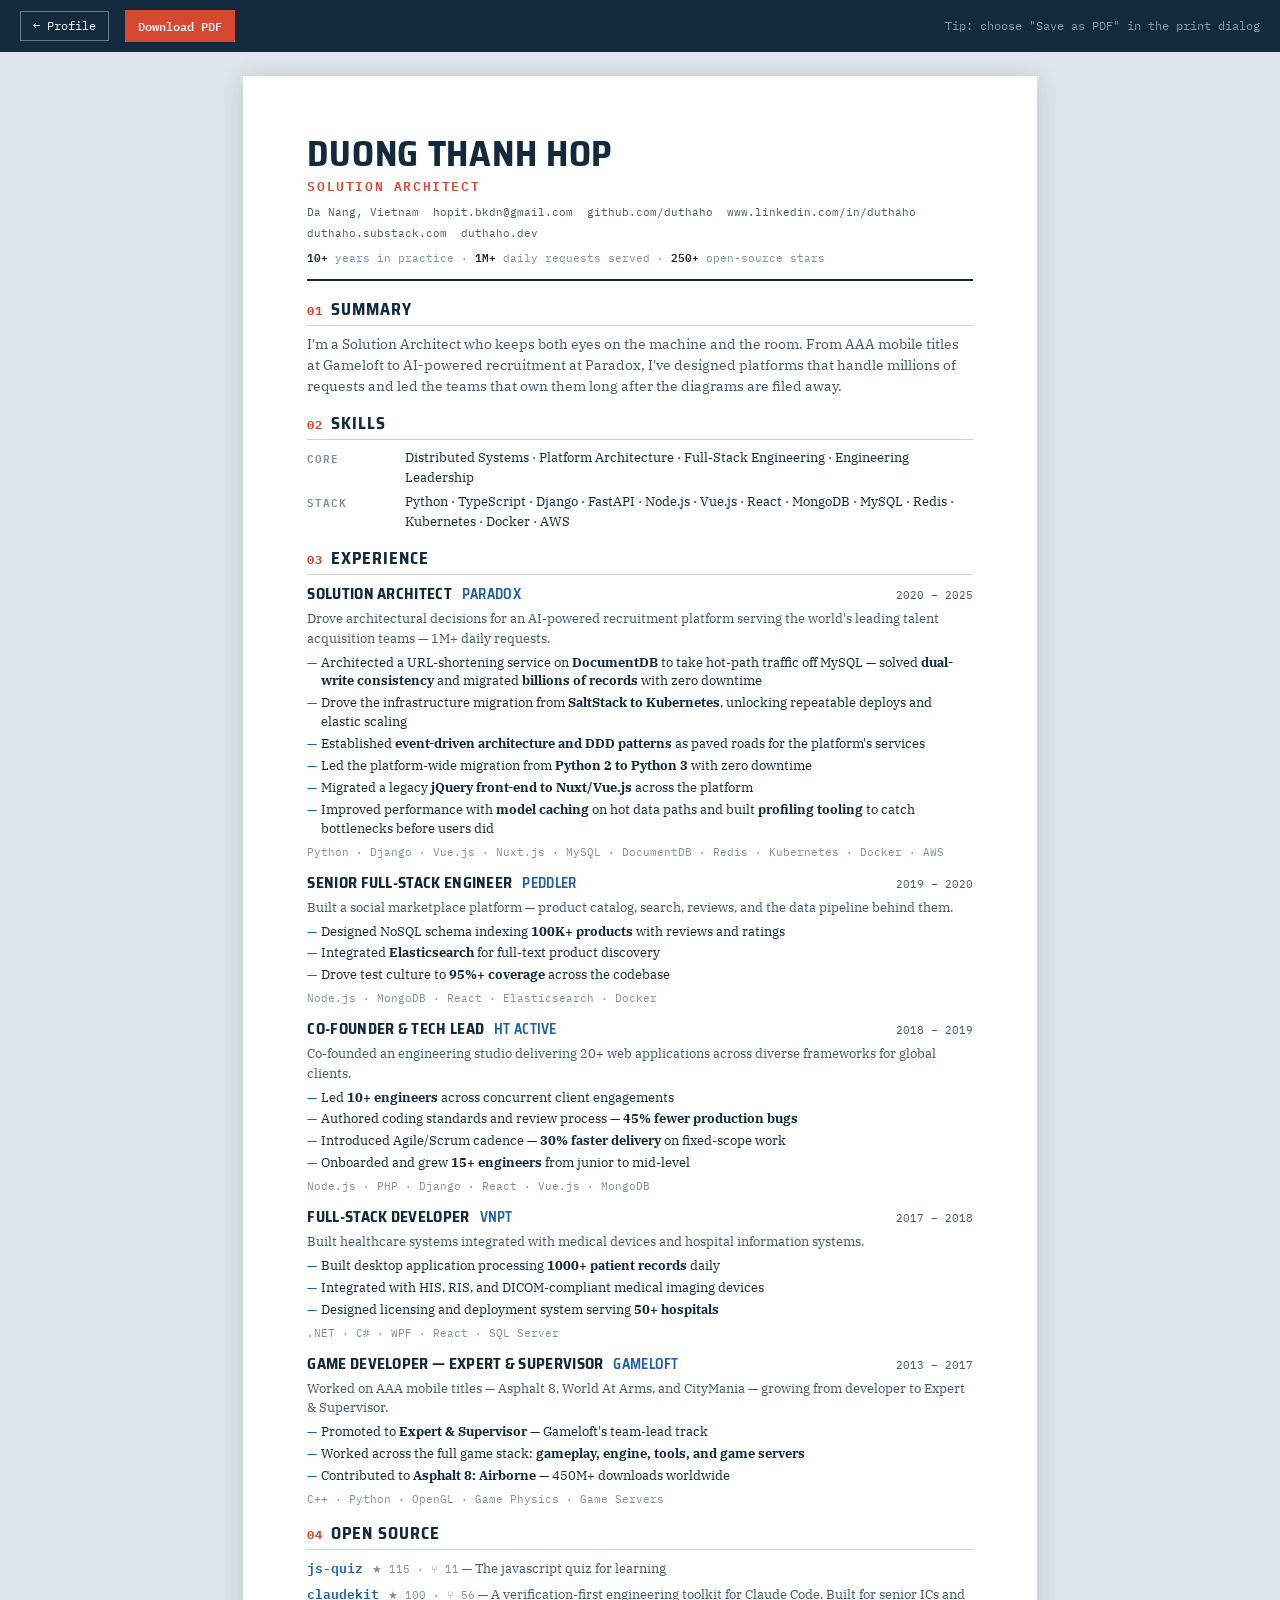
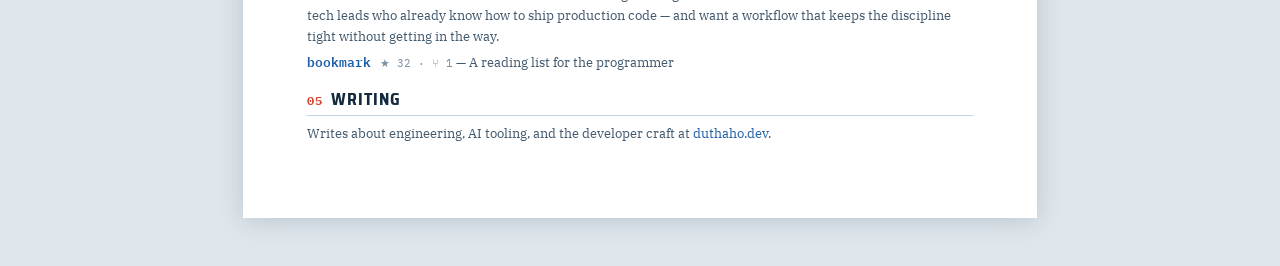
==== resume.html @ c216856f "Add printable resume with PDF export" ====
<!DOCTYPE html>
<html lang="en">
<head>
    <meta charset="utf-8">
    <meta name="viewport" content="width=device-width, initial-scale=1.0">
    <title>Resume — Duong Thanh Hop, Solution Architect</title>
    <meta name="description" content="Resume of Duong Thanh Hop (@duthaho) — Solution Architect, Da Nang, Vietnam.">
    <link href="favicon.ico" rel="icon">
    <link rel="preconnect" href="https://fonts.googleapis.com">
    <link rel="preconnect" href="https://fonts.gstatic.com" crossorigin>
    <link href="https://fonts.googleapis.com/css2?family=Saira+Semi+Condensed:wght@600;700&family=IBM+Plex+Serif:ital,wght@0,400;0,500;0,600;1,400&family=IBM+Plex+Mono:wght@400;500;600&display=swap" rel="stylesheet">
    <style>
        :root {
            --ink: #132a3e;
            --ink-soft: #41586d;
            --ink-fade: #7d8fa0;
            --blue: #1e5fa8;
            --blue-deep: #14497f;
            --redline: #d6482f;
            --hairline: #c3d2dd;
            --font-display: "Saira Semi Condensed", "Arial Narrow", sans-serif;
            --font-serif: "IBM Plex Serif", Georgia, serif;
            --font-mono: "IBM Plex Mono", ui-monospace, Menlo, monospace;
        }

        * { box-sizing: border-box; }
        html, body { margin: 0; padding: 0; }
        body {
            background: #dfe7ec;
            font-family: var(--font-serif);
            color: var(--ink);
            font-size: 10.5pt;
            line-height: 1.5;
            -webkit-font-smoothing: antialiased;
        }
        a { color: var(--blue); text-decoration: none; }

        /* -------- Toolbar (screen only) -------- */
        .toolbar {
            position: sticky;
            top: 0;
            z-index: 10;
            background: #132a3e;
            color: #eaf4fb;
            font-family: var(--font-mono);
            font-size: 12px;
            display: flex;
            align-items: center;
            gap: 16px;
            padding: 10px 20px;
        }
        .toolbar a, .toolbar button {
            font-family: var(--font-mono);
            font-size: 12px;
            color: #eaf4fb;
            background: transparent;
            border: 1px solid rgba(234, 244, 251, 0.4);
            padding: 5px 12px;
            cursor: pointer;
        }
        .toolbar a:hover, .toolbar button:hover { border-color: #eaf4fb; }
        .toolbar .primary { background: var(--redline); border-color: var(--redline); font-weight: 600; }
        .toolbar .hint { color: rgba(234, 244, 251, 0.55); margin-left: auto; }

        /* -------- Sheet -------- */
        .page {
            max-width: 210mm;
            margin: 24px auto 48px;
            background: #ffffff;
            box-shadow: 0 2px 24px rgba(19, 42, 62, 0.18);
            padding: 16mm 17mm;
        }

        /* -------- Header -------- */
        .head { border-bottom: 2px solid var(--ink); padding-bottom: 12px; margin-bottom: 16px; }
        .head__name {
            font-family: var(--font-display);
            font-weight: 700;
            font-size: 27pt;
            letter-spacing: 0.02em;
            text-transform: uppercase;
            line-height: 1;
            margin: 0 0 4px;
        }
        .head__role {
            font-family: var(--font-mono);
            font-size: 10pt;
            font-weight: 600;
            letter-spacing: 0.12em;
            text-transform: uppercase;
            color: var(--redline);
            margin: 0 0 8px;
        }
        .head__contact {
            font-family: var(--font-mono);
            font-size: 8.5pt;
            color: var(--ink-soft);
            display: flex;
            flex-wrap: wrap;
            gap: 4px 14px;
            margin: 0;
        }
        .head__contact a { color: var(--ink-soft); }
        .head__stats {
            font-family: var(--font-mono);
            font-size: 8.5pt;
            color: var(--ink-fade);
            margin: 6px 0 0;
        }
        .head__stats b { color: var(--ink); font-weight: 600; }

        /* -------- Sections -------- */
        .sec { margin-bottom: 14px; }
        .sec__title {
            font-family: var(--font-display);
            font-weight: 700;
            font-size: 12.5pt;
            letter-spacing: 0.06em;
            text-transform: uppercase;
            color: var(--ink);
            border-bottom: 1px solid var(--hairline);
            padding-bottom: 3px;
            margin: 0 0 8px;
            break-after: avoid;
        }
        .sec__title span { color: var(--redline); font-family: var(--font-mono); font-size: 9pt; margin-right: 8px; }

        .summary { margin: 0; color: var(--ink-soft); }

        /* Skills */
        .skills { display: flex; flex-direction: column; gap: 4px; }
        .skills__row { display: flex; gap: 10px; }
        .skills__label {
            font-family: var(--font-mono);
            font-size: 8pt;
            font-weight: 600;
            letter-spacing: 0.08em;
            text-transform: uppercase;
            color: var(--ink-fade);
            min-width: 88px;
            padding-top: 2px;
        }
        .skills__value { font-size: 10pt; }

        /* Experience */
        .job { margin-bottom: 12px; }
        .job:last-child { margin-bottom: 0; }
        .job__head {
            display: flex;
            align-items: baseline;
            gap: 10px;
            break-after: avoid;
        }
        .job__role {
            font-family: var(--font-display);
            font-weight: 700;
            font-size: 11.5pt;
            letter-spacing: 0.02em;
            text-transform: uppercase;
            margin: 0;
        }
        .job__co {
            font-family: var(--font-display);
            font-weight: 600;
            font-size: 10.5pt;
            letter-spacing: 0.02em;
            text-transform: uppercase;
            color: var(--blue);
        }
        .job__period {
            margin-left: auto;
            font-family: var(--font-mono);
            font-size: 8.5pt;
            color: var(--ink-soft);
            white-space: nowrap;
        }
        .job__summary { margin: 3px 0 5px; font-size: 9.8pt; color: var(--ink-soft); }
        .job__bullets { margin: 0; padding: 0; list-style: none; }
        .job__bullets li {
            font-size: 9.8pt;
            line-height: 1.45;
            padding-left: 14px;
            position: relative;
            margin-bottom: 3px;
            break-inside: avoid;
        }
        .job__bullets li::before { content: '—'; position: absolute; left: 0; color: var(--blue); }
        .job__stack {
            font-family: var(--font-mono);
            font-size: 8pt;
            color: var(--ink-fade);
            margin: 5px 0 0;
        }

        /* Open source & writing */
        .oss { margin: 0; padding: 0; list-style: none; }
        .oss li { margin-bottom: 5px; break-inside: avoid; }
        .oss__name { font-family: var(--font-mono); font-weight: 600; font-size: 9.5pt; }
        .oss__meta { font-family: var(--font-mono); font-size: 8pt; color: var(--ink-fade); margin-left: 6px; }
        .oss__desc { color: var(--ink-soft); font-size: 9.5pt; }

        .writing { margin: 0; color: var(--ink-soft); font-size: 9.8pt; }

        /* -------- Print -------- */
        @page { size: A4; margin: 0; }
        @media print {
            body { background: #ffffff; }
            .toolbar { display: none; }
            .page {
                max-width: none;
                width: 100%;
                margin: 0;
                box-shadow: none;
                padding: 14mm 16mm;
            }
            a { color: inherit; }
            .head__role { color: var(--redline); }
        }
    </style>
</head>
<body>

    <div class="toolbar">
        <a href="index.html">← Profile</a>
        <button class="primary" onclick="window.print()">Download PDF</button>
        <span class="hint">Tip: choose "Save as PDF" in the print dialog</span>
    </div>

    <main class="page" id="page"></main>

    <script>
    (function () {
        'use strict';

        const EMAIL = 'hopit.bkdn@gmail.com';

        function escapeHTML(s) {
            return String(s)
                .replace(/&/g, '&amp;').replace(/</g, '&lt;').replace(/>/g, '&gt;')
                .replace(/"/g, '&quot;').replace(/'/g, '&#39;');
        }
        const stripTags = (s) => String(s).replace(/<[^>]+>/g, '');
        const bare = (url) => String(url).replace(/^https?:\/\//, '').replace(/\/$/, '');

        async function init() {
            const res = await fetch('data.json');
            const data = await res.json();
            const { personal, stats, coreSkills, techStack, experience, projects, social } = data;

            document.title = `Resume — ${personal.name}, ${personal.title}`;

            const contact = [
                `<span>${escapeHTML(personal.location)}</span>`,
                `<a href="mailto:${EMAIL}">${EMAIL}</a>`,
                ...social.map(l => `<a href="${escapeHTML(l.url)}">${escapeHTML(bare(l.url))}</a>`)
            ].join('');

            const statsLine = stats.map(s => `<b>${escapeHTML(s.value)}</b> ${escapeHTML(s.label)}`).join(' · ');

            const summary = stripTags(personal.about.paragraphs[0]);

            const jobs = experience.map(job => `
                <article class="job">
                    <div class="job__head">
                        <h3 class="job__role">${escapeHTML(job.title)}</h3>
                        <span class="job__co">${escapeHTML(job.company)}</span>
                        <span class="job__period">${escapeHTML(String(job.period).replace('-', '–'))}</span>
                    </div>
                    <p class="job__summary">${escapeHTML(job.summary)}</p>
                    <ul class="job__bullets">
                        ${(job.achievements || []).map(a => `<li>${a}</li>`).join('')}
                    </ul>
                    <p class="job__stack">${(job.stack || []).map(escapeHTML).join(' · ')}</p>
                </article>
            `).join('');

            const oss = projects.slice(0, 3).map(p => `
                <li>
                    <a class="oss__name" href="${escapeHTML(p.url)}">${escapeHTML(p.name)}</a>
                    <span class="oss__meta">★ ${p.stars}${p.forks ? ` · ⑂ ${p.forks}` : ''}</span>
                    <span class="oss__desc">— ${escapeHTML(p.description)}</span>
                </li>
            `).join('');

            document.getElementById('page').innerHTML = `
                <header class="head">
                    <h1 class="head__name">${escapeHTML(personal.name)}</h1>
                    <p class="head__role">${escapeHTML(personal.title)}</p>
                    <p class="head__contact">${contact}</p>
                    <p class="head__stats">${statsLine}</p>
                </header>

                <section class="sec">
                    <h2 class="sec__title"><span>01</span>Summary</h2>
                    <p class="summary">${escapeHTML(summary)}</p>
                </section>

                <section class="sec">
                    <h2 class="sec__title"><span>02</span>Skills</h2>
                    <div class="skills">
                        <div class="skills__row">
                            <span class="skills__label">Core</span>
                            <span class="skills__value">${coreSkills.map(s => escapeHTML(s.name)).join(' · ')}</span>
                        </div>
                        <div class="skills__row">
                            <span class="skills__label">Stack</span>
                            <span class="skills__value">${techStack.map(escapeHTML).join(' · ')}</span>
                        </div>
                    </div>
                </section>

                <section class="sec">
                    <h2 class="sec__title"><span>03</span>Experience</h2>
                    ${jobs}
                </section>

                <section class="sec">
                    <h2 class="sec__title"><span>04</span>Open source</h2>
                    <ul class="oss">${oss}</ul>
                </section>

                <section class="sec">
                    <h2 class="sec__title"><span>05</span>Writing</h2>
                    <p class="writing">Writes about engineering, AI tooling, and the developer craft at <a href="https://duthaho.dev/">duthaho.dev</a>.</p>
                </section>
            `;
        }

        if (document.readyState === 'loading') {
            document.addEventListener('DOMContentLoaded', init);
        } else {
            init();
        }
    })();
    </script>
</body>
</html>
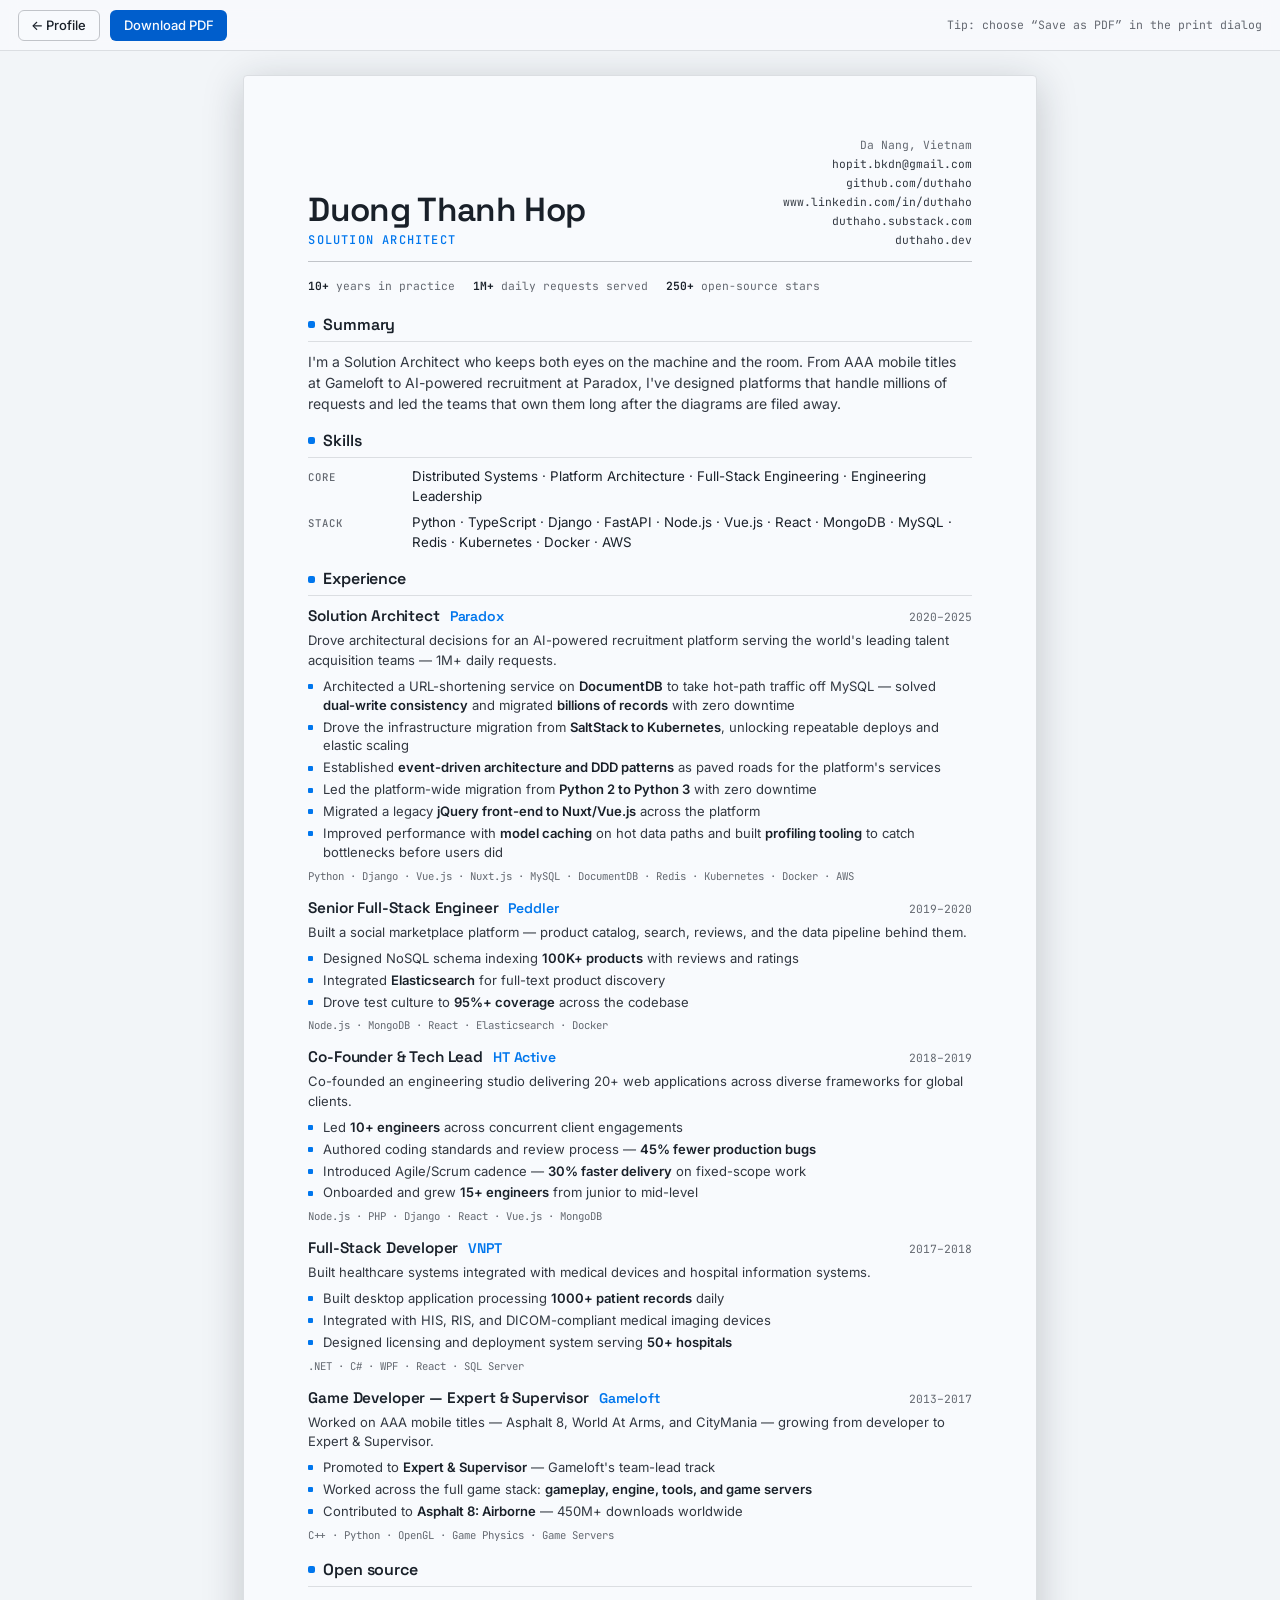
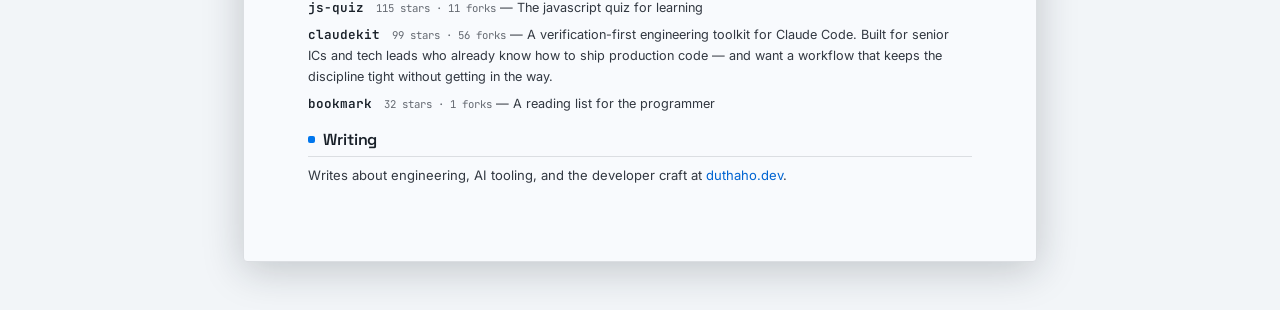
==== commit 2913c6d8: "Redesign about page and résumé on Cobalt design system Replace the blueprint theme with a modern-min" ====
--- a/resume.html
+++ b/resume.html
@@ -3,228 +3,291 @@
 <head>
     <meta charset="utf-8">
     <meta name="viewport" content="width=device-width, initial-scale=1.0">
-    <title>Resume — Duong Thanh Hop, Solution Architect</title>
-    <meta name="description" content="Resume of Duong Thanh Hop (@duthaho) — Solution Architect, Da Nang, Vietnam.">
+    <title>Résumé — Duong Thanh Hop, Solution Architect</title>
+    <meta name="description" content="Résumé of Duong Thanh Hop (@duthaho) — Solution Architect, Da Nang, Vietnam.">
     <link href="favicon.ico" rel="icon">
     <link rel="preconnect" href="https://fonts.googleapis.com">
     <link rel="preconnect" href="https://fonts.gstatic.com" crossorigin>
-    <link href="https://fonts.googleapis.com/css2?family=Saira+Semi+Condensed:wght@600;700&family=IBM+Plex+Serif:ital,wght@0,400;0,500;0,600;1,400&family=IBM+Plex+Mono:wght@400;500;600&display=swap" rel="stylesheet">
+    <link href="https://fonts.googleapis.com/css2?family=Space+Grotesk:wght@400;500;600;700&family=Inter:wght@400;500;600&family=JetBrains+Mono:wght@400;500;600&display=swap" rel="stylesheet">
+    <link rel="stylesheet" href="tokens.css">
     <style>
-        :root {
-            --ink: #132a3e;
-            --ink-soft: #41586d;
-            --ink-fade: #7d8fa0;
-            --blue: #1e5fa8;
-            --blue-deep: #14497f;
-            --redline: #d6482f;
-            --hairline: #c3d2dd;
-            --font-display: "Saira Semi Condensed", "Arial Narrow", sans-serif;
-            --font-serif: "IBM Plex Serif", Georgia, serif;
-            --font-mono: "IBM Plex Mono", ui-monospace, Menlo, monospace;
+    /* Hallmark · genre: modern-minimal · theme: Cobalt · design-system: tokens.css
+     * page-type: content/résumé (print-first) · shares the about page's system
+     * Hallmark · pre-emit critique: P5 H4 E5 S5 R5 V4
+     */
+
+    * { box-sizing: border-box; }
+    html, body { margin: 0; padding: 0; }
+    body {
+        background: var(--color-paper-2);
+        font-family: var(--font-body);
+        color: var(--color-ink-2);
+        font-size: 10.5pt;
+        line-height: 1.5;
+        -webkit-font-smoothing: antialiased;
+        text-rendering: optimizeLegibility;
+    }
+    a { color: var(--color-accent-2); text-decoration: none; }
+    :focus-visible { outline: 2px solid var(--color-focus); outline-offset: 2px; border-radius: 3px; }
+
+    /* -------- Toolbar (screen only) -------- */
+    .toolbar {
+        position: sticky;
+        top: 0;
+        z-index: var(--z-nav);
+        background: color-mix(in oklab, var(--color-paper) 85%, transparent);
+        backdrop-filter: blur(8px);
+        -webkit-backdrop-filter: blur(8px);
+        border-bottom: 1px solid var(--color-rule);
+        display: flex;
+        align-items: center;
+        gap: 0.6rem;
+        padding: 0.6rem 1.1rem;
+    }
+    .toolbar a, .toolbar button {
+        display: inline-flex;
+        align-items: center;
+        gap: 0.4rem;
+        font-family: var(--font-body);
+        font-size: 0.8125rem;
+        font-weight: 500;
+        line-height: 1;
+        color: var(--color-ink);
+        background: var(--color-paper);
+        border: 1px solid var(--color-rule-strong);
+        border-radius: var(--radius-control);
+        padding: 0.5rem 0.8rem;
+        cursor: pointer;
+        transition: border-color var(--dur-short) var(--ease-out),
+                    background-color var(--dur-short) var(--ease-out);
+    }
+    .toolbar a:hover, .toolbar button:hover { border-color: var(--color-ink); }
+    .toolbar .primary {
+        background: var(--color-accent-btn);
+        color: var(--color-accent-ink);
+        border-color: transparent;
+    }
+    .toolbar .primary:hover { background: var(--color-accent-btn-2); border-color: transparent; }
+    .toolbar .hint {
+        margin-left: auto;
+        font-family: var(--font-mono);
+        font-size: 0.72rem;
+        color: var(--color-ink-3);
+    }
+
+    /* -------- Sheet -------- */
+    .page {
+        max-width: 210mm;
+        margin: 24px auto 48px;
+        background: var(--color-paper);
+        border: 1px solid var(--color-rule);
+        border-radius: 4px;
+        box-shadow: 0 8px 40px var(--color-shadow);
+        padding: 16mm 17mm;
+    }
+
+    /* -------- Header -------- */
+    .head {
+        display: flex;
+        justify-content: space-between;
+        align-items: flex-end;
+        gap: 16px;
+        flex-wrap: wrap;
+        border-bottom: 1px solid var(--color-rule-strong);
+        padding-bottom: 12px;
+        margin-bottom: 16px;
+    }
+    .head__name {
+        font-family: var(--font-display);
+        font-weight: 600;
+        font-size: 25pt;
+        letter-spacing: -0.02em;
+        line-height: 1.02;
+        color: var(--color-ink);
+        margin: 0 0 4px;
+    }
+    .head__role {
+        font-family: var(--font-mono);
+        font-size: 9pt;
+        font-weight: 500;
+        letter-spacing: 0.1em;
+        text-transform: uppercase;
+        color: var(--color-accent);
+        margin: 0;
+    }
+    .head__contact {
+        text-align: right;
+        font-family: var(--font-mono);
+        font-size: 8.5pt;
+        color: var(--color-ink-3);
+        display: flex;
+        flex-direction: column;
+        gap: 2px;
+        margin: 0;
+    }
+    .head__contact a { color: var(--color-ink-2); }
+    .head__contact a:hover { color: var(--color-accent-2); }
+
+    .head__stats {
+        font-family: var(--font-mono);
+        font-size: 8.5pt;
+        color: var(--color-ink-3);
+        margin: 0 0 18px;
+        display: flex;
+        flex-wrap: wrap;
+        gap: 4px 18px;
+    }
+    .head__stats b {
+        color: var(--color-ink);
+        font-weight: 600;
+        font-variant-numeric: tabular-nums;
+    }
+
+    /* -------- Sections -------- */
+    .sec { margin-bottom: 15px; break-inside: auto; }
+    .sec__title {
+        display: flex;
+        align-items: center;
+        gap: 0.5rem;
+        font-family: var(--font-display);
+        font-weight: 600;
+        font-size: 12pt;
+        letter-spacing: -0.01em;
+        color: var(--color-ink);
+        border-bottom: 1px solid var(--color-rule);
+        padding-bottom: 4px;
+        margin: 0 0 9px;
+        break-after: avoid;
+    }
+    .sec__title::before {
+        content: "";
+        width: 7px; height: 7px;
+        border-radius: 2px;
+        background: var(--color-accent);
+        flex: none;
+    }
+
+    .summary { margin: 0; color: var(--color-ink-2); max-width: 62em; }
+
+    /* Skills */
+    .skills { display: flex; flex-direction: column; gap: 6px; }
+    .skills__row { display: flex; gap: 12px; }
+    .skills__label {
+        font-family: var(--font-mono);
+        font-size: 8pt;
+        font-weight: 500;
+        letter-spacing: 0.08em;
+        text-transform: uppercase;
+        color: var(--color-ink-3);
+        min-width: 92px;
+        padding-top: 2px;
+    }
+    .skills__value { font-size: 10pt; color: var(--color-ink); }
+
+    /* Experience */
+    .job { margin-bottom: 13px; break-inside: avoid; }
+    .job:last-child { margin-bottom: 0; }
+    .job__head {
+        display: flex;
+        align-items: baseline;
+        gap: 10px;
+        break-after: avoid;
+    }
+    .job__role {
+        font-family: var(--font-display);
+        font-weight: 600;
+        font-size: 11.5pt;
+        letter-spacing: -0.01em;
+        color: var(--color-ink);
+        margin: 0;
+    }
+    .job__co {
+        font-family: var(--font-display);
+        font-weight: 600;
+        font-size: 10.5pt;
+        letter-spacing: -0.01em;
+        color: var(--color-accent);
+    }
+    .job__period {
+        margin-left: auto;
+        font-family: var(--font-mono);
+        font-size: 8.5pt;
+        color: var(--color-ink-3);
+        white-space: nowrap;
+        font-variant-numeric: tabular-nums;
+    }
+    .job__summary { margin: 3px 0 6px; font-size: 9.8pt; color: var(--color-ink-2); }
+    .job__bullets { margin: 0; padding: 0; list-style: none; }
+    .job__bullets li {
+        font-size: 9.8pt;
+        line-height: 1.45;
+        padding-left: 15px;
+        position: relative;
+        margin-bottom: 3px;
+        color: var(--color-ink-2);
+        break-inside: avoid;
+    }
+    .job__bullets li::before {
+        content: "";
+        position: absolute;
+        left: 0; top: 0.55em;
+        width: 5px; height: 5px;
+        border-radius: 1px;
+        background: var(--color-accent);
+    }
+    .job__bullets strong { color: var(--color-ink); font-weight: 600; }
+    .job__stack {
+        font-family: var(--font-mono);
+        font-size: 8pt;
+        color: var(--color-ink-3);
+        margin: 6px 0 0;
+    }
+
+    /* Open source & writing */
+    .oss { margin: 0; padding: 0; list-style: none; }
+    .oss li { margin-bottom: 6px; break-inside: avoid; }
+    .oss__name { font-family: var(--font-mono); font-weight: 600; font-size: 9.5pt; color: var(--color-ink); }
+    .oss__name:hover { color: var(--color-accent-2); }
+    .oss__meta { font-family: var(--font-mono); font-size: 8pt; color: var(--color-ink-3); margin-left: 8px; font-variant-numeric: tabular-nums; }
+    .oss__desc { color: var(--color-ink-2); font-size: 9.5pt; }
+
+    .writing { margin: 0; color: var(--color-ink-2); font-size: 9.8pt; max-width: 62em; }
+
+    @media (max-width: 480px) {
+        .page { padding: 22px 18px; margin: 14px auto 28px; }
+        .head__contact { text-align: left; }
+        .toolbar .hint { display: none; }
+    }
+
+    /* -------- Print -------- */
+    @page { size: A4; margin: 0; }
+    @media print {
+        body { background: #fff; }
+        .toolbar { display: none; }
+        .page {
+            max-width: none;
+            width: 100%;
+            margin: 0;
+            border: none;
+            border-radius: 0;
+            box-shadow: none;
+            padding: 14mm 16mm;
         }
-
-        * { box-sizing: border-box; }
-        html, body { margin: 0; padding: 0; }
-        body {
-            background: #dfe7ec;
-            font-family: var(--font-serif);
-            color: var(--ink);
-            font-size: 10.5pt;
-            line-height: 1.5;
-            -webkit-font-smoothing: antialiased;
-        }
-        a { color: var(--blue); text-decoration: none; }
-
-        /* -------- Toolbar (screen only) -------- */
-        .toolbar {
-            position: sticky;
-            top: 0;
-            z-index: 10;
-            background: #132a3e;
-            color: #eaf4fb;
-            font-family: var(--font-mono);
-            font-size: 12px;
-            display: flex;
-            align-items: center;
-            gap: 16px;
-            padding: 10px 20px;
-        }
-        .toolbar a, .toolbar button {
-            font-family: var(--font-mono);
-            font-size: 12px;
-            color: #eaf4fb;
-            background: transparent;
-            border: 1px solid rgba(234, 244, 251, 0.4);
-            padding: 5px 12px;
-            cursor: pointer;
-        }
-        .toolbar a:hover, .toolbar button:hover { border-color: #eaf4fb; }
-        .toolbar .primary { background: var(--redline); border-color: var(--redline); font-weight: 600; }
-        .toolbar .hint { color: rgba(234, 244, 251, 0.55); margin-left: auto; }
-
-        /* -------- Sheet -------- */
-        .page {
-            max-width: 210mm;
-            margin: 24px auto 48px;
-            background: #ffffff;
-            box-shadow: 0 2px 24px rgba(19, 42, 62, 0.18);
-            padding: 16mm 17mm;
-        }
-
-        /* -------- Header -------- */
-        .head { border-bottom: 2px solid var(--ink); padding-bottom: 12px; margin-bottom: 16px; }
-        .head__name {
-            font-family: var(--font-display);
-            font-weight: 700;
-            font-size: 27pt;
-            letter-spacing: 0.02em;
-            text-transform: uppercase;
-            line-height: 1;
-            margin: 0 0 4px;
-        }
-        .head__role {
-            font-family: var(--font-mono);
-            font-size: 10pt;
-            font-weight: 600;
-            letter-spacing: 0.12em;
-            text-transform: uppercase;
-            color: var(--redline);
-            margin: 0 0 8px;
-        }
-        .head__contact {
-            font-family: var(--font-mono);
-            font-size: 8.5pt;
-            color: var(--ink-soft);
-            display: flex;
-            flex-wrap: wrap;
-            gap: 4px 14px;
-            margin: 0;
-        }
-        .head__contact a { color: var(--ink-soft); }
-        .head__stats {
-            font-family: var(--font-mono);
-            font-size: 8.5pt;
-            color: var(--ink-fade);
-            margin: 6px 0 0;
-        }
-        .head__stats b { color: var(--ink); font-weight: 600; }
-
-        /* -------- Sections -------- */
-        .sec { margin-bottom: 14px; }
-        .sec__title {
-            font-family: var(--font-display);
-            font-weight: 700;
-            font-size: 12.5pt;
-            letter-spacing: 0.06em;
-            text-transform: uppercase;
-            color: var(--ink);
-            border-bottom: 1px solid var(--hairline);
-            padding-bottom: 3px;
-            margin: 0 0 8px;
-            break-after: avoid;
-        }
-        .sec__title span { color: var(--redline); font-family: var(--font-mono); font-size: 9pt; margin-right: 8px; }
-
-        .summary { margin: 0; color: var(--ink-soft); }
-
-        /* Skills */
-        .skills { display: flex; flex-direction: column; gap: 4px; }
-        .skills__row { display: flex; gap: 10px; }
-        .skills__label {
-            font-family: var(--font-mono);
-            font-size: 8pt;
-            font-weight: 600;
-            letter-spacing: 0.08em;
-            text-transform: uppercase;
-            color: var(--ink-fade);
-            min-width: 88px;
-            padding-top: 2px;
-        }
-        .skills__value { font-size: 10pt; }
-
-        /* Experience */
-        .job { margin-bottom: 12px; }
-        .job:last-child { margin-bottom: 0; }
-        .job__head {
-            display: flex;
-            align-items: baseline;
-            gap: 10px;
-            break-after: avoid;
-        }
-        .job__role {
-            font-family: var(--font-display);
-            font-weight: 700;
-            font-size: 11.5pt;
-            letter-spacing: 0.02em;
-            text-transform: uppercase;
-            margin: 0;
-        }
-        .job__co {
-            font-family: var(--font-display);
-            font-weight: 600;
-            font-size: 10.5pt;
-            letter-spacing: 0.02em;
-            text-transform: uppercase;
-            color: var(--blue);
-        }
-        .job__period {
-            margin-left: auto;
-            font-family: var(--font-mono);
-            font-size: 8.5pt;
-            color: var(--ink-soft);
-            white-space: nowrap;
-        }
-        .job__summary { margin: 3px 0 5px; font-size: 9.8pt; color: var(--ink-soft); }
-        .job__bullets { margin: 0; padding: 0; list-style: none; }
-        .job__bullets li {
-            font-size: 9.8pt;
-            line-height: 1.45;
-            padding-left: 14px;
-            position: relative;
-            margin-bottom: 3px;
-            break-inside: avoid;
-        }
-        .job__bullets li::before { content: '—'; position: absolute; left: 0; color: var(--blue); }
-        .job__stack {
-            font-family: var(--font-mono);
-            font-size: 8pt;
-            color: var(--ink-fade);
-            margin: 5px 0 0;
-        }
-
-        /* Open source & writing */
-        .oss { margin: 0; padding: 0; list-style: none; }
-        .oss li { margin-bottom: 5px; break-inside: avoid; }
-        .oss__name { font-family: var(--font-mono); font-weight: 600; font-size: 9.5pt; }
-        .oss__meta { font-family: var(--font-mono); font-size: 8pt; color: var(--ink-fade); margin-left: 6px; }
-        .oss__desc { color: var(--ink-soft); font-size: 9.5pt; }
-
-        .writing { margin: 0; color: var(--ink-soft); font-size: 9.8pt; }
-
-        /* -------- Print -------- */
-        @page { size: A4; margin: 0; }
-        @media print {
-            body { background: #ffffff; }
-            .toolbar { display: none; }
-            .page {
-                max-width: none;
-                width: 100%;
-                margin: 0;
-                box-shadow: none;
-                padding: 14mm 16mm;
-            }
-            a { color: inherit; }
-            .head__role { color: var(--redline); }
-        }
+        a { color: inherit; }
+    }
+
+    @media (prefers-reduced-motion: reduce) {
+        * { transition-duration: 0ms !important; }
+    }
     </style>
 </head>
 <body>
 
-    <div class="toolbar">
+    <nav class="toolbar" aria-label="Résumé actions">
         <a href="index.html">← Profile</a>
-        <button class="primary" onclick="window.print()">Download PDF</button>
-        <span class="hint">Tip: choose "Save as PDF" in the print dialog</span>
-    </div>
+        <button class="primary" type="button" onclick="window.print()">Download PDF</button>
+        <span class="hint">Tip: choose “Save as PDF” in the print dialog</span>
+    </nav>
 
     <main class="page" id="page"></main>
 
@@ -241,21 +304,25 @@
         }
         const stripTags = (s) => String(s).replace(/<[^>]+>/g, '');
         const bare = (url) => String(url).replace(/^https?:\/\//, '').replace(/\/$/, '');
+        const enDash = (s) => String(s).replace(/\s*-\s*/g, '–');
 
         async function init() {
             const res = await fetch('data.json');
+            if (!res.ok) throw new Error(`HTTP ${res.status}`);
             const data = await res.json();
             const { personal, stats, coreSkills, techStack, experience, projects, social } = data;
 
-            document.title = `Resume — ${personal.name}, ${personal.title}`;
+            document.title = `Résumé — ${personal.name}, ${personal.title}`;
 
             const contact = [
                 `<span>${escapeHTML(personal.location)}</span>`,
                 `<a href="mailto:${EMAIL}">${EMAIL}</a>`,
-                ...social.map(l => `<a href="${escapeHTML(l.url)}">${escapeHTML(bare(l.url))}</a>`)
+                ...social.map(l => `<a href="${escapeHTML(l.url)}" target="_blank" rel="noopener">${escapeHTML(bare(l.url))}</a>`)
             ].join('');
 
-            const statsLine = stats.map(s => `<b>${escapeHTML(s.value)}</b> ${escapeHTML(s.label)}`).join(' · ');
+            const statsLine = stats
+                .map(s => `<span><b>${escapeHTML(s.value)}</b> ${escapeHTML(s.label)}</span>`)
+                .join('');
 
             const summary = stripTags(personal.about.paragraphs[0]);
 
@@ -264,7 +331,7 @@
                     <div class="job__head">
                         <h3 class="job__role">${escapeHTML(job.title)}</h3>
                         <span class="job__co">${escapeHTML(job.company)}</span>
-                        <span class="job__period">${escapeHTML(String(job.period).replace('-', '–'))}</span>
+                        <span class="job__period">${escapeHTML(enDash(job.period))}</span>
                     </div>
                     <p class="job__summary">${escapeHTML(job.summary)}</p>
                     <ul class="job__bullets">
@@ -274,29 +341,35 @@
                 </article>
             `).join('');
 
-            const oss = projects.slice(0, 3).map(p => `
+            const oss = projects.slice(0, 3).map(p => {
+                const meta = [p.stars ? `${p.stars} stars` : '', p.forks ? `${p.forks} forks` : '']
+                    .filter(Boolean).join(' · ');
+                return `
                 <li>
-                    <a class="oss__name" href="${escapeHTML(p.url)}">${escapeHTML(p.name)}</a>
-                    <span class="oss__meta">★ ${p.stars}${p.forks ? ` · ⑂ ${p.forks}` : ''}</span>
+                    <a class="oss__name" href="${escapeHTML(p.url)}" target="_blank" rel="noopener">${escapeHTML(p.name)}</a>
+                    <span class="oss__meta">${escapeHTML(meta)}</span>
                     <span class="oss__desc">— ${escapeHTML(p.description)}</span>
-                </li>
-            `).join('');
+                </li>`;
+            }).join('');
 
             document.getElementById('page').innerHTML = `
                 <header class="head">
-                    <h1 class="head__name">${escapeHTML(personal.name)}</h1>
-                    <p class="head__role">${escapeHTML(personal.title)}</p>
+                    <div>
+                        <h1 class="head__name">${escapeHTML(personal.name)}</h1>
+                        <p class="head__role">${escapeHTML(personal.title)}</p>
+                    </div>
                     <p class="head__contact">${contact}</p>
-                    <p class="head__stats">${statsLine}</p>
                 </header>
 
+                <p class="head__stats">${statsLine}</p>
+
                 <section class="sec">
-                    <h2 class="sec__title"><span>01</span>Summary</h2>
+                    <h2 class="sec__title">Summary</h2>
                     <p class="summary">${escapeHTML(summary)}</p>
                 </section>
 
                 <section class="sec">
-                    <h2 class="sec__title"><span>02</span>Skills</h2>
+                    <h2 class="sec__title">Skills</h2>
                     <div class="skills">
                         <div class="skills__row">
                             <span class="skills__label">Core</span>
@@ -310,26 +383,32 @@
                 </section>
 
                 <section class="sec">
-                    <h2 class="sec__title"><span>03</span>Experience</h2>
+                    <h2 class="sec__title">Experience</h2>
                     ${jobs}
                 </section>
 
                 <section class="sec">
-                    <h2 class="sec__title"><span>04</span>Open source</h2>
+                    <h2 class="sec__title">Open source</h2>
                     <ul class="oss">${oss}</ul>
                 </section>
 
                 <section class="sec">
-                    <h2 class="sec__title"><span>05</span>Writing</h2>
-                    <p class="writing">Writes about engineering, AI tooling, and the developer craft at <a href="https://duthaho.dev/">duthaho.dev</a>.</p>
+                    <h2 class="sec__title">Writing</h2>
+                    <p class="writing">Writes about engineering, AI tooling, and the developer craft at <a href="https://duthaho.dev/" target="_blank" rel="noopener">duthaho.dev</a>.</p>
                 </section>
             `;
         }
 
+        function fail(err) {
+            console.error('Failed to render résumé:', err);
+            document.getElementById('page').innerHTML =
+                '<p style="font-family:var(--font-mono);font-size:10pt;color:var(--color-ink-2)">Could not load profile data — check that data.json is reachable. <a href="javascript:location.reload()">Reload</a>.</p>';
+        }
+
         if (document.readyState === 'loading') {
-            document.addEventListener('DOMContentLoaded', init);
+            document.addEventListener('DOMContentLoaded', () => init().catch(fail));
         } else {
-            init();
+            init().catch(fail);
         }
     })();
     </script>
--- a/tokens.css
+++ b/tokens.css
@@ -0,0 +1,84 @@
+/* Hallmark · Cobalt tokens — modern-minimal, dev-tool register.
+   Cool engineered near-white ground · one electric cobalt signal · hairlines.
+   Every colour/font/space in styles.css references these by name. */
+
+:root {
+    /* ---- Colour: cool near-white paper, cool charcoal ink ---- */
+    --color-paper:        oklch(98.5% 0.004 250);
+    --color-paper-2:      oklch(96.8% 0.005 252);   /* subtle panel */
+    --color-ink:          oklch(24% 0.02 258);      /* headings */
+    --color-ink-2:        oklch(34% 0.018 257);     /* body */
+    --color-ink-3:        oklch(52% 0.014 256);     /* muted / meta */
+    --color-rule:         oklch(90% 0.006 255);     /* hairline on paper */
+    --color-rule-strong:  oklch(82% 0.008 255);     /* emphasised hairline */
+
+    /* one signal — electric cobalt, < 5% of any viewport */
+    --color-accent:       oklch(58% 0.20 256);      /* marks, ticks, status, underlines */
+    --color-accent-btn:   oklch(50% 0.19 256);      /* filled button — AA white text */
+    --color-accent-btn-2: oklch(44% 0.17 256);      /* button hover / pressed */
+    --color-accent-2:     oklch(52% 0.19 256);      /* link hover */
+    --color-accent-ink:   oklch(98.5% 0.004 250);   /* text on accent */
+    --color-accent-soft:  oklch(58% 0.20 256 / 0.10);
+    --color-focus:        oklch(58% 0.20 256);
+    --color-selection:    oklch(58% 0.20 256 / 0.16);
+
+    /* shadows — cool ink, tokenised (no inline colour literals) */
+    --color-shadow:       oklch(24% 0.02 258 / 0.22);
+    --color-shadow-weak:  oklch(24% 0.02 258 / 0.06);
+
+    /* graphite — the code card + the one dark band */
+    --color-graphite:     oklch(22% 0.016 260);
+    --color-graphite-2:   oklch(18.5% 0.016 260);
+    --color-graphite-ink: oklch(91% 0.01 258);
+    --color-graphite-mut: oklch(64% 0.012 258);
+    --color-rule-dark:    oklch(31% 0.014 260);
+
+    /* syntax tokens (on graphite) — cobalt is the one signal */
+    --tok-key:     oklch(70% 0.15 256);
+    --tok-str:     oklch(82% 0.06 205);
+    --tok-num:     oklch(84% 0.05 90);
+    --tok-punct:   oklch(60% 0.012 258);
+
+    /* ---- Type ---- */
+    --font-display: "Space Grotesk", system-ui, "Segoe UI", sans-serif;
+    --font-body:    "Inter", system-ui, "Segoe UI", sans-serif;
+    --font-mono:    "JetBrains Mono", ui-monospace, "SF Mono", Menlo, monospace;
+
+    /* ---- Type scale ---- */
+    --text-xs:   0.75rem;
+    --text-sm:   0.8125rem;
+    --text-base: 1rem;
+    --text-md:   1.0625rem;
+    --text-lg:   1.25rem;
+    --text-xl:   1.5rem;
+    --text-2xl:  1.9375rem;
+    --text-display-s: clamp(2rem, 4vw + 0.5rem, 3rem);
+    --text-display:   clamp(2.75rem, 6vw + 0.5rem, 4.75rem);
+
+    /* ---- Spacing (4pt) ---- */
+    --space-3xs: 0.25rem;
+    --space-2xs: 0.5rem;
+    --space-xs:  0.75rem;
+    --space-sm:  1rem;
+    --space-md:  1.5rem;
+    --space-lg:  2rem;
+    --space-xl:  3rem;
+    --space-2xl: 4.5rem;
+    --space-3xl: 7rem;
+
+    /* ---- Radii — drawn with a ruler ---- */
+    --radius-control: 6px;
+    --radius-card:    10px;
+    --radius-chip:    5px;
+
+    /* ---- Motion ---- */
+    --ease-out:    cubic-bezier(0.16, 1, 0.3, 1);
+    --ease-in-out: cubic-bezier(0.65, 0, 0.35, 1);
+    --dur-short:   200ms;
+    --dur-mid:     380ms;
+    --dur-reveal:  600ms;
+
+    /* ---- Z scale ---- */
+    --z-nav:     50;
+    --z-overlay: 80;
+}
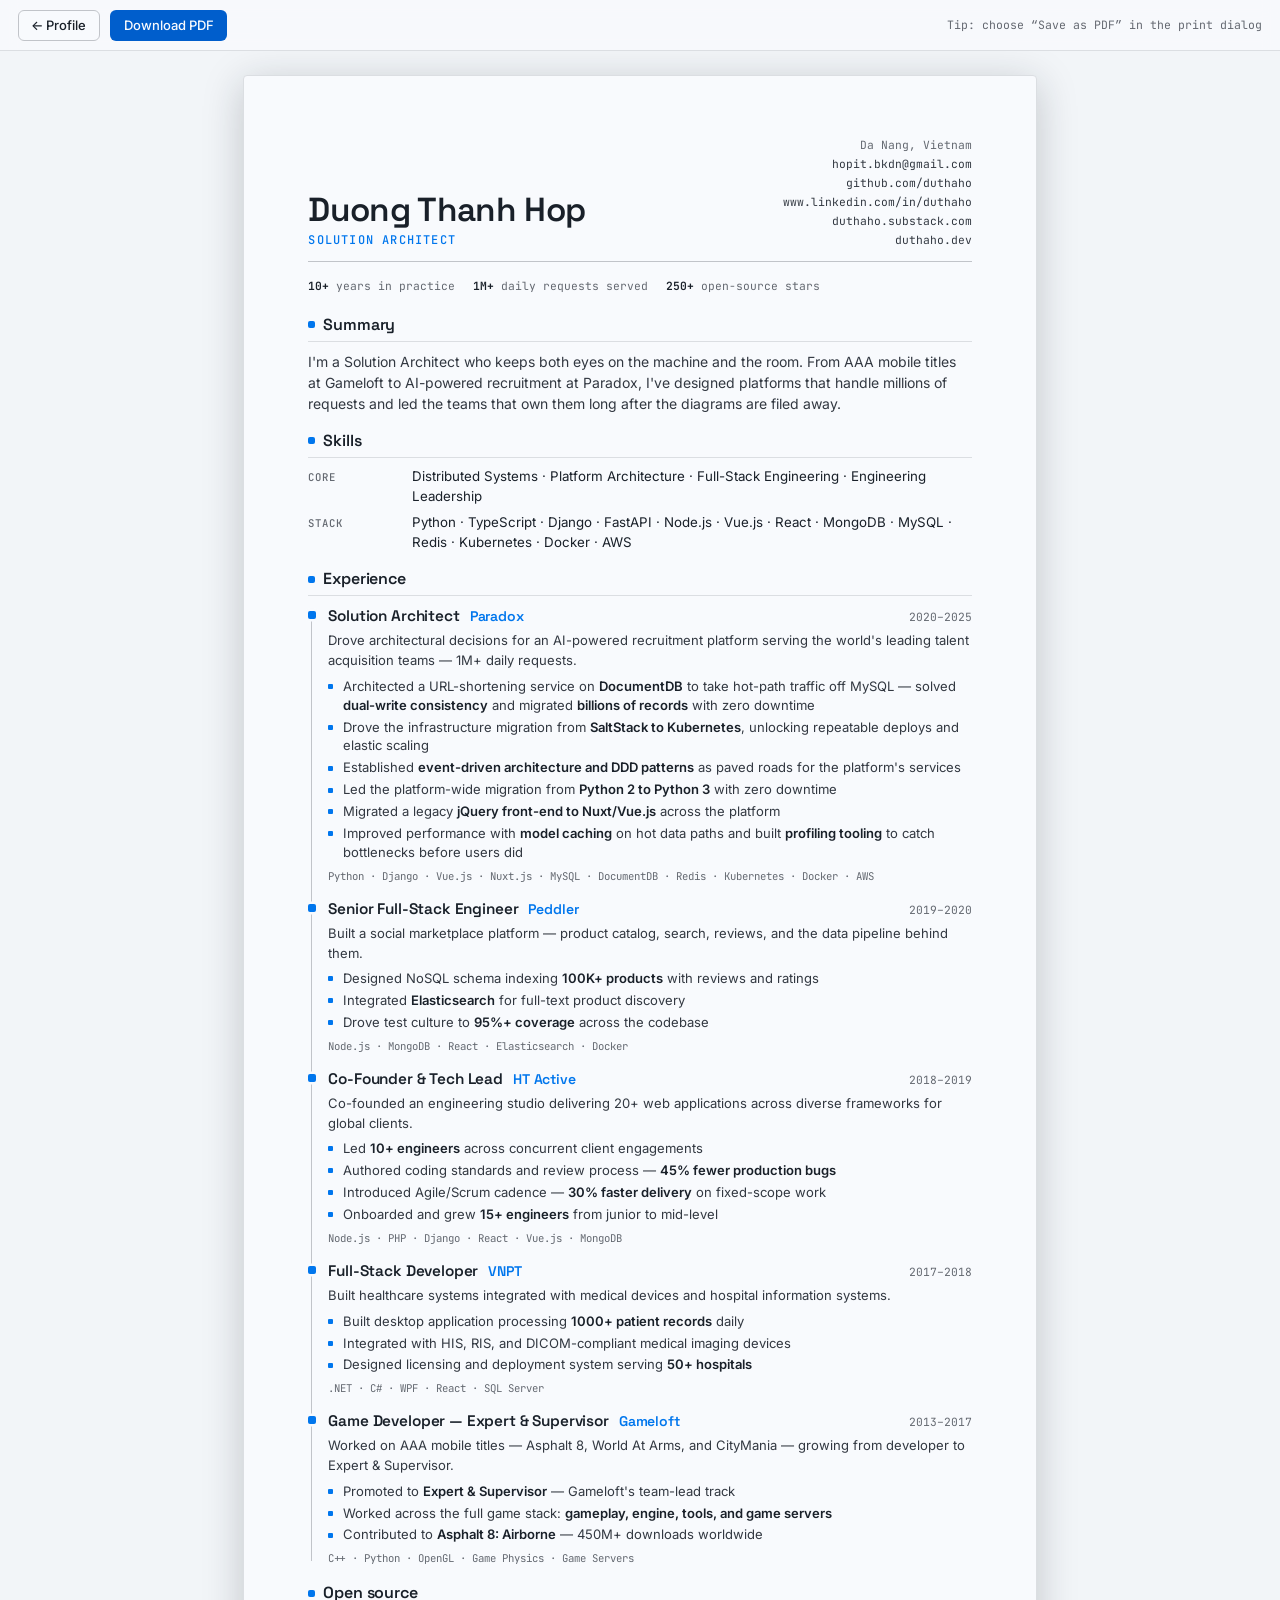
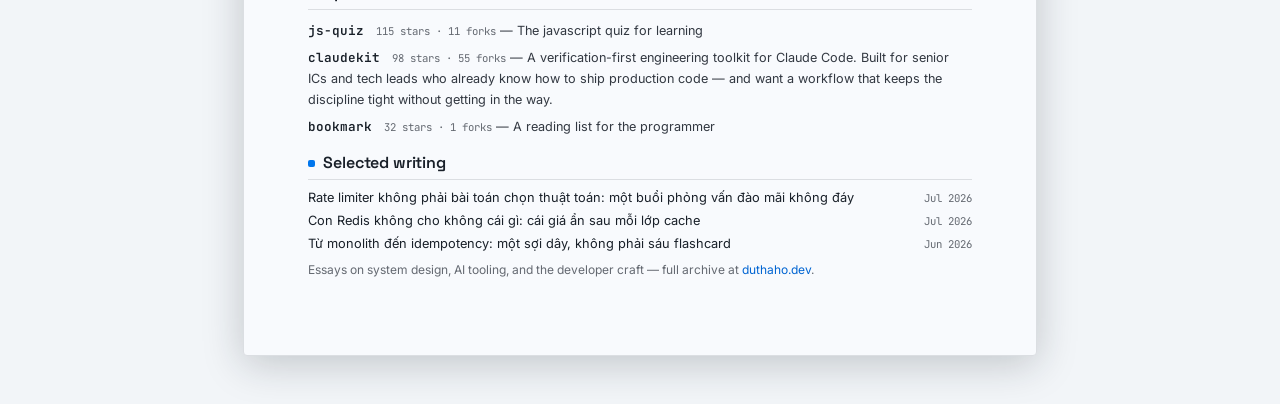
==== commit 453b27fe: "Redesign résumé and about page with cobalt timeline treatment Add a hairline timeline rail with coba" ====
--- a/resume.html
+++ b/resume.html
@@ -26,6 +26,9 @@
         line-height: 1.5;
         -webkit-font-smoothing: antialiased;
         text-rendering: optimizeLegibility;
+        /* keep the one cobalt signal (ticks, rail nodes) when saved to PDF */
+        -webkit-print-color-adjust: exact;
+        print-color-adjust: exact;
     }
     a { color: var(--color-accent-2); text-decoration: none; }
     :focus-visible { outline: 2px solid var(--color-focus); outline-offset: 2px; border-radius: 3px; }
@@ -184,9 +187,39 @@
     }
     .skills__value { font-size: 10pt; color: var(--color-ink); }
 
-    /* Experience */
-    .job { margin-bottom: 13px; break-inside: avoid; }
+    /* Experience — hairline timeline rail with a cobalt node per role.
+       The rail + nodes are decorative; every date/role/company is real text,
+       so screen readers and ATS parsers read the list in plain source order. */
+    .exp {
+        position: relative;
+        padding-left: 20px;
+    }
+    .exp::before {
+        content: "";
+        position: absolute;
+        left: 3px;
+        top: 5px;
+        bottom: 5px;
+        width: 1px;
+        background: var(--color-rule-strong);
+    }
+    .job {
+        position: relative;
+        margin-bottom: 14px;
+        break-inside: avoid;
+    }
     .job:last-child { margin-bottom: 0; }
+    .job::before {
+        content: "";
+        position: absolute;
+        left: -20px;
+        top: 0.42em;
+        width: 8px;
+        height: 8px;
+        border-radius: 2px;
+        background: var(--color-accent);
+        box-shadow: 0 0 0 2.5px var(--color-paper);
+    }
     .job__head {
         display: flex;
         align-items: baseline;
@@ -251,7 +284,37 @@
     .oss__meta { font-family: var(--font-mono); font-size: 8pt; color: var(--color-ink-3); margin-left: 8px; font-variant-numeric: tabular-nums; }
     .oss__desc { color: var(--color-ink-2); font-size: 9.5pt; }
 
-    .writing { margin: 0; color: var(--color-ink-2); font-size: 9.8pt; max-width: 62em; }
+    /* Selected writing — real articles from data.json, most recent first */
+    .writing { margin: 0; padding: 0; list-style: none; }
+    .writing li {
+        display: flex;
+        align-items: baseline;
+        gap: 12px;
+        margin-bottom: 5px;
+        break-inside: avoid;
+    }
+    .writing li:last-child { margin-bottom: 0; }
+    .writing__title {
+        flex: 1 1 auto;
+        color: var(--color-ink);
+        font-size: 9.6pt;
+        line-height: 1.4;
+    }
+    .writing__title:hover { color: var(--color-accent-2); }
+    .writing__date {
+        flex: none;
+        font-family: var(--font-mono);
+        font-size: 8pt;
+        color: var(--color-ink-3);
+        white-space: nowrap;
+        font-variant-numeric: tabular-nums;
+        padding-top: 1px;
+    }
+    .writing__note {
+        margin: 8px 0 0;
+        font-size: 9pt;
+        color: var(--color-ink-3);
+    }
 
     @media (max-width: 480px) {
         .page { padding: 22px 18px; margin: 14px auto 28px; }
@@ -305,12 +368,17 @@
         const stripTags = (s) => String(s).replace(/<[^>]+>/g, '');
         const bare = (url) => String(url).replace(/^https?:\/\//, '').replace(/\/$/, '');
         const enDash = (s) => String(s).replace(/\s*-\s*/g, '–');
+        const MONTHS = ['Jan', 'Feb', 'Mar', 'Apr', 'May', 'Jun', 'Jul', 'Aug', 'Sep', 'Oct', 'Nov', 'Dec'];
+        function monthYear(iso) {
+            const d = new Date(iso);
+            return Number.isNaN(d.getTime()) ? '' : `${MONTHS[d.getMonth()]} ${d.getFullYear()}`;
+        }
 
         async function init() {
             const res = await fetch('data.json');
             if (!res.ok) throw new Error(`HTTP ${res.status}`);
             const data = await res.json();
-            const { personal, stats, coreSkills, techStack, experience, projects, social } = data;
+            const { personal, stats, coreSkills, techStack, experience, projects, articles = [], social } = data;
 
             document.title = `Résumé — ${personal.name}, ${personal.title}`;
 
@@ -352,6 +420,12 @@
                 </li>`;
             }).join('');
 
+            const writing = articles.slice(0, 3).map(a => `
+                <li>
+                    <a class="writing__title" href="${escapeHTML(a.url)}" target="_blank" rel="noopener">${escapeHTML(a.title)}</a>
+                    <span class="writing__date">${escapeHTML(monthYear(a.date))}</span>
+                </li>`).join('');
+
             document.getElementById('page').innerHTML = `
                 <header class="head">
                     <div>
@@ -384,7 +458,7 @@
 
                 <section class="sec">
                     <h2 class="sec__title">Experience</h2>
-                    ${jobs}
+                    <div class="exp">${jobs}</div>
                 </section>
 
                 <section class="sec">
@@ -393,8 +467,9 @@
                 </section>
 
                 <section class="sec">
-                    <h2 class="sec__title">Writing</h2>
-                    <p class="writing">Writes about engineering, AI tooling, and the developer craft at <a href="https://duthaho.dev/" target="_blank" rel="noopener">duthaho.dev</a>.</p>
+                    <h2 class="sec__title">Selected writing</h2>
+                    <ul class="writing">${writing}</ul>
+                    <p class="writing__note">Essays on system design, AI tooling, and the developer craft — full archive at <a href="https://duthaho.dev/" target="_blank" rel="noopener">duthaho.dev</a>.</p>
                 </section>
             `;
         }
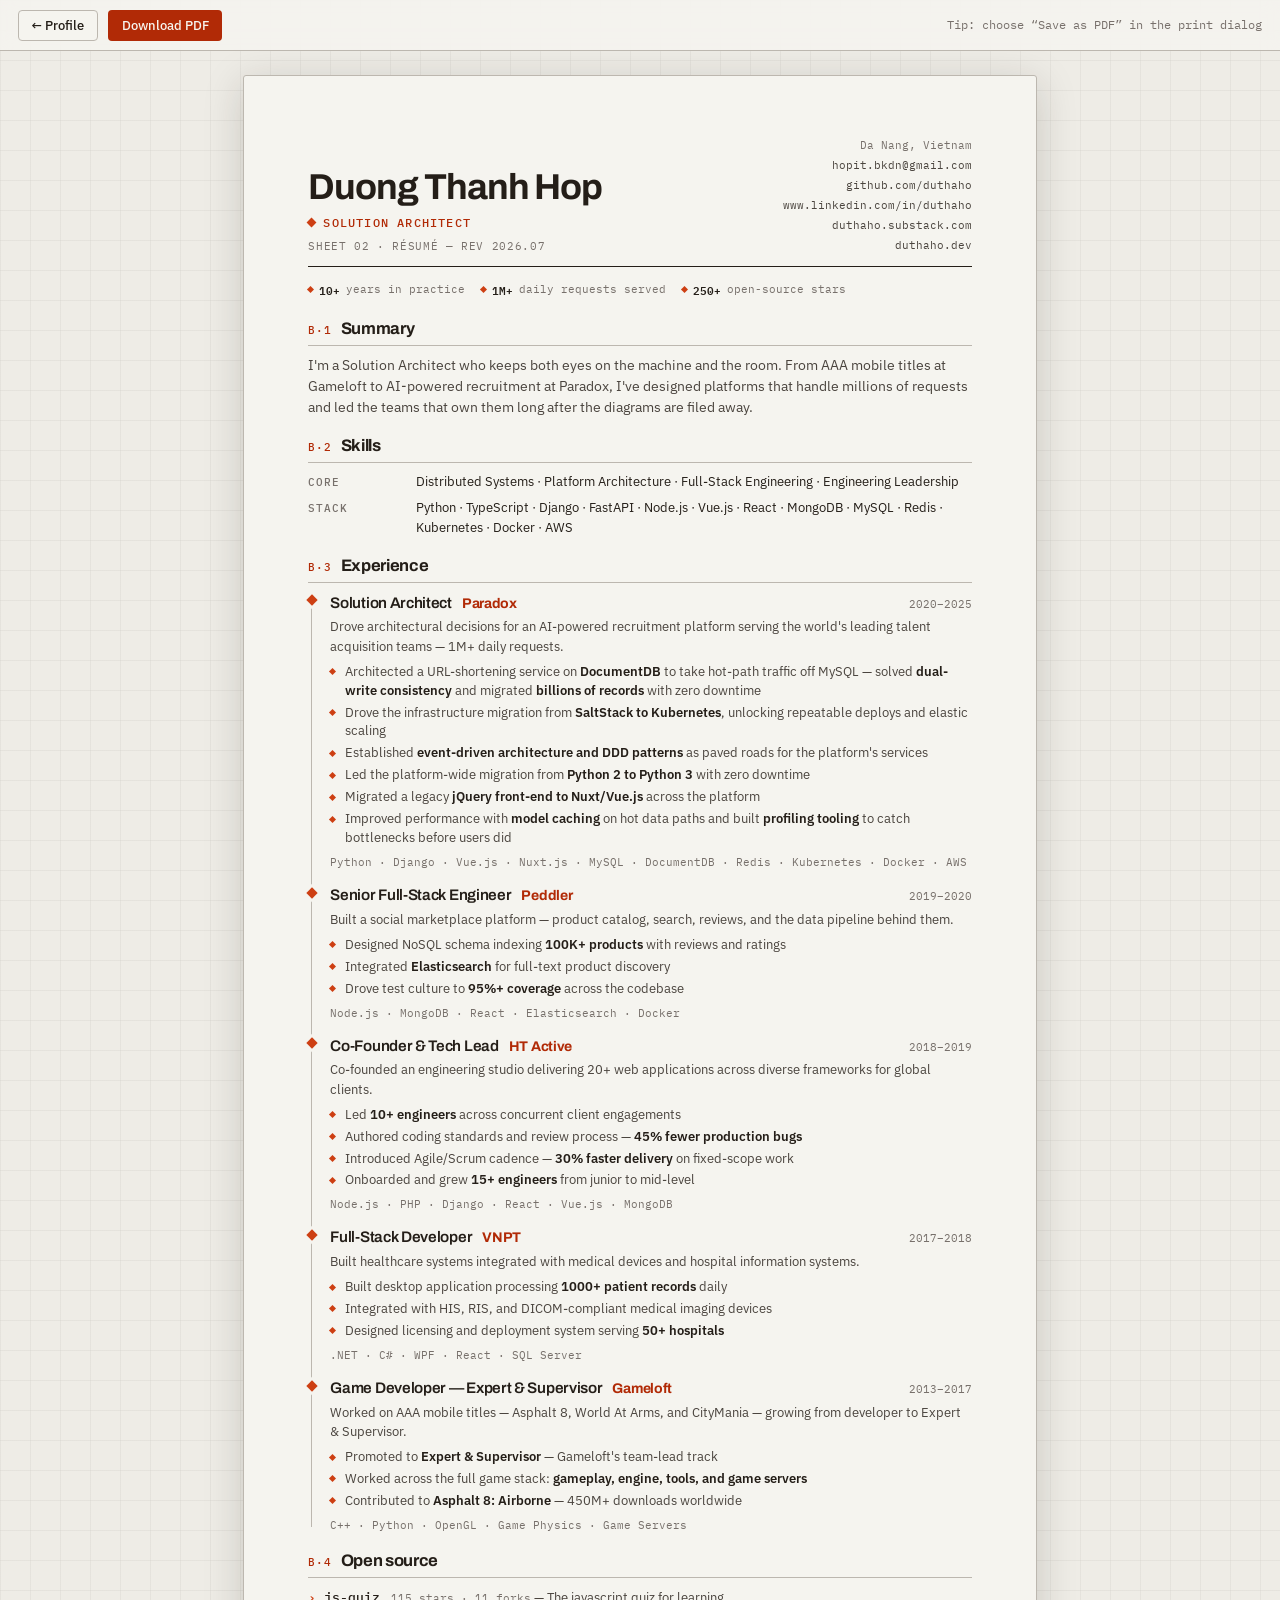
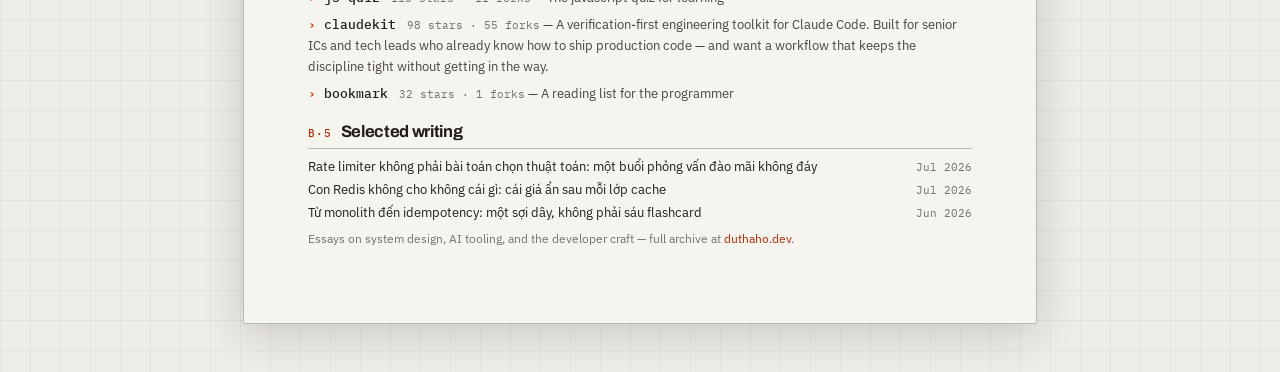
==== commit 2750a82a: "Redesign about + résumé as a schematic through-line Rebuild the visual system around a single traced" ====
--- a/resume.html
+++ b/resume.html
@@ -8,40 +8,46 @@
     <link href="favicon.ico" rel="icon">
     <link rel="preconnect" href="https://fonts.googleapis.com">
     <link rel="preconnect" href="https://fonts.gstatic.com" crossorigin>
-    <link href="https://fonts.googleapis.com/css2?family=Space+Grotesk:wght@400;500;600;700&family=Inter:wght@400;500;600&family=JetBrains+Mono:wght@400;500;600&display=swap" rel="stylesheet">
+    <link href="https://fonts.googleapis.com/css2?family=Archivo:wght@500;600;700&family=IBM+Plex+Sans:wght@400;500;600&family=IBM+Plex+Mono:wght@400;500&display=swap" rel="stylesheet">
     <link rel="stylesheet" href="tokens.css">
     <style>
-    /* Hallmark · genre: modern-minimal · theme: Cobalt · design-system: tokens.css
-     * page-type: content/résumé (print-first) · shares the about page's system
-     * Hallmark · pre-emit critique: P5 H4 E5 S5 R5 V4
+    /* Through-Line · Sheet 02 — the résumé, cut from the same drawing set as the
+     * about page: warm bone paper, graphite ink, one minium signal, diamond nodes.
+     * Print-first (A4) and ATS-plain — every date/role/company is real text in
+     * source order; the rail, nodes and section codes are decorative only.
      */
 
     * { box-sizing: border-box; }
     html, body { margin: 0; padding: 0; }
     body {
-        background: var(--color-paper-2);
+        background-color: var(--paper-2);
+        /* faint graph-paper backdrop — screen only, echoes the sheet */
+        background-image:
+            linear-gradient(to right, color-mix(in oklab, var(--rule) 40%, transparent) 1px, transparent 1px),
+            linear-gradient(to bottom, color-mix(in oklab, var(--rule) 40%, transparent) 1px, transparent 1px);
+        background-size: 30px 30px;
         font-family: var(--font-body);
-        color: var(--color-ink-2);
+        color: var(--ink-2);
         font-size: 10.5pt;
         line-height: 1.5;
         -webkit-font-smoothing: antialiased;
         text-rendering: optimizeLegibility;
-        /* keep the one cobalt signal (ticks, rail nodes) when saved to PDF */
+        /* keep the one minium signal (ticks, nodes) when saved to PDF */
         -webkit-print-color-adjust: exact;
         print-color-adjust: exact;
     }
-    a { color: var(--color-accent-2); text-decoration: none; }
-    :focus-visible { outline: 2px solid var(--color-focus); outline-offset: 2px; border-radius: 3px; }
+    a { color: var(--signal-2); text-decoration: none; }
+    :focus-visible { outline: 2px solid var(--focus); outline-offset: 2px; border-radius: 2px; }
 
     /* -------- Toolbar (screen only) -------- */
     .toolbar {
         position: sticky;
         top: 0;
         z-index: var(--z-nav);
-        background: color-mix(in oklab, var(--color-paper) 85%, transparent);
+        background: color-mix(in oklab, var(--paper) 86%, transparent);
         backdrop-filter: blur(8px);
         -webkit-backdrop-filter: blur(8px);
-        border-bottom: 1px solid var(--color-rule);
+        border-bottom: 1px solid var(--rule-2);
         display: flex;
         align-items: center;
         gap: 0.6rem;
@@ -55,93 +61,120 @@
         font-size: 0.8125rem;
         font-weight: 500;
         line-height: 1;
-        color: var(--color-ink);
-        background: var(--color-paper);
-        border: 1px solid var(--color-rule-strong);
+        color: var(--ink);
+        background: var(--paper);
+        border: 1px solid var(--rule-2);
         border-radius: var(--radius-control);
         padding: 0.5rem 0.8rem;
         cursor: pointer;
         transition: border-color var(--dur-short) var(--ease-out),
                     background-color var(--dur-short) var(--ease-out);
     }
-    .toolbar a:hover, .toolbar button:hover { border-color: var(--color-ink); }
+    .toolbar a:hover, .toolbar button:hover { border-color: var(--ink); }
     .toolbar .primary {
-        background: var(--color-accent-btn);
-        color: var(--color-accent-ink);
+        background: var(--signal-2);
+        color: var(--signal-ink);
         border-color: transparent;
     }
-    .toolbar .primary:hover { background: var(--color-accent-btn-2); border-color: transparent; }
+    .toolbar .primary:hover { background: var(--signal-deep); border-color: transparent; }
     .toolbar .hint {
         margin-left: auto;
         font-family: var(--font-mono);
         font-size: 0.72rem;
-        color: var(--color-ink-3);
+        color: var(--ink-3);
     }
 
     /* -------- Sheet -------- */
     .page {
         max-width: 210mm;
         margin: 24px auto 48px;
-        background: var(--color-paper);
-        border: 1px solid var(--color-rule);
-        border-radius: 4px;
-        box-shadow: 0 8px 40px var(--color-shadow);
+        background: var(--paper);
+        border: 1px solid var(--rule-2);
+        border-radius: var(--radius-card);
+        box-shadow: 0 8px 40px var(--shadow);
         padding: 16mm 17mm;
-    }
-
-    /* -------- Header -------- */
+        counter-reset: sec;
+    }
+
+    /* -------- Header — title block -------- */
     .head {
         display: flex;
         justify-content: space-between;
         align-items: flex-end;
-        gap: 16px;
+        gap: 16px 24px;
         flex-wrap: wrap;
-        border-bottom: 1px solid var(--color-rule-strong);
+        border-bottom: 1.5px solid var(--ink);
         padding-bottom: 12px;
-        margin-bottom: 16px;
+        margin-bottom: 14px;
     }
     .head__name {
         font-family: var(--font-display);
-        font-weight: 600;
-        font-size: 25pt;
-        letter-spacing: -0.02em;
-        line-height: 1.02;
-        color: var(--color-ink);
-        margin: 0 0 4px;
+        font-weight: 700;
+        font-size: 27pt;
+        letter-spacing: -0.03em;
+        line-height: 1.0;
+        color: var(--ink);
+        margin: 0 0 6px;
     }
     .head__role {
+        display: inline-flex;
+        align-items: center;
+        gap: 0.5rem;
         font-family: var(--font-mono);
         font-size: 9pt;
         font-weight: 500;
         letter-spacing: 0.1em;
         text-transform: uppercase;
-        color: var(--color-accent);
+        color: var(--signal-2);
+        margin: 0 0 6px;
+    }
+    .head__role::before {
+        content: "";
+        width: 7px; height: 7px;
+        transform: rotate(45deg);
+        background: var(--signal);
+        flex: none;
+    }
+    .head__sheet {
+        font-family: var(--font-mono);
+        font-size: 8pt;
+        letter-spacing: 0.06em;
+        text-transform: uppercase;
+        color: var(--ink-3);
         margin: 0;
     }
     .head__contact {
         text-align: right;
         font-family: var(--font-mono);
         font-size: 8.5pt;
-        color: var(--color-ink-3);
+        color: var(--ink-3);
         display: flex;
         flex-direction: column;
-        gap: 2px;
+        gap: 3px;
         margin: 0;
     }
-    .head__contact a { color: var(--color-ink-2); }
-    .head__contact a:hover { color: var(--color-accent-2); }
+    .head__contact a { color: var(--ink-2); }
+    .head__contact a:hover { color: var(--signal-2); }
 
     .head__stats {
         font-family: var(--font-mono);
         font-size: 8.5pt;
-        color: var(--color-ink-3);
+        color: var(--ink-3);
         margin: 0 0 18px;
         display: flex;
         flex-wrap: wrap;
-        gap: 4px 18px;
+        gap: 4px 16px;
+    }
+    .head__stats span { display: inline-flex; align-items: center; gap: 6px; }
+    .head__stats span::before {
+        content: "";
+        width: 5px; height: 5px;
+        transform: rotate(45deg);
+        background: var(--signal);
+        flex: none;
     }
     .head__stats b {
-        color: var(--color-ink);
+        color: var(--ink);
         font-weight: 600;
         font-variant-numeric: tabular-nums;
     }
@@ -149,28 +182,31 @@
     /* -------- Sections -------- */
     .sec { margin-bottom: 15px; break-inside: auto; }
     .sec__title {
-        display: flex;
-        align-items: center;
-        gap: 0.5rem;
+        counter-increment: sec;
+        display: flex;
+        align-items: baseline;
+        gap: 0.55rem;
         font-family: var(--font-display);
-        font-weight: 600;
-        font-size: 12pt;
-        letter-spacing: -0.01em;
-        color: var(--color-ink);
-        border-bottom: 1px solid var(--color-rule);
+        font-weight: 700;
+        font-size: 12.5pt;
+        letter-spacing: -0.02em;
+        color: var(--ink);
+        border-bottom: 1px solid var(--rule-2);
         padding-bottom: 4px;
         margin: 0 0 9px;
         break-after: avoid;
     }
     .sec__title::before {
-        content: "";
-        width: 7px; height: 7px;
-        border-radius: 2px;
-        background: var(--color-accent);
+        content: "B·" counter(sec);
+        font-family: var(--font-mono);
+        font-size: 8pt;
+        font-weight: 500;
+        letter-spacing: 0.08em;
+        color: var(--signal-2);
         flex: none;
     }
 
-    .summary { margin: 0; color: var(--color-ink-2); max-width: 62em; }
+    .summary { margin: 0; color: var(--ink-2); max-width: 64em; }
 
     /* Skills */
     .skills { display: flex; flex-direction: column; gap: 6px; }
@@ -181,27 +217,25 @@
         font-weight: 500;
         letter-spacing: 0.08em;
         text-transform: uppercase;
-        color: var(--color-ink-3);
-        min-width: 92px;
+        color: var(--ink-3);
+        min-width: 96px;
         padding-top: 2px;
     }
-    .skills__value { font-size: 10pt; color: var(--color-ink); }
-
-    /* Experience — hairline timeline rail with a cobalt node per role.
-       The rail + nodes are decorative; every date/role/company is real text,
-       so screen readers and ATS parsers read the list in plain source order. */
+    .skills__value { font-size: 10pt; color: var(--ink); }
+
+    /* Experience — hairline rail with a minium diamond node per role. */
     .exp {
         position: relative;
-        padding-left: 20px;
+        padding-left: 22px;
     }
     .exp::before {
         content: "";
         position: absolute;
         left: 3px;
-        top: 5px;
-        bottom: 5px;
+        top: 6px;
+        bottom: 6px;
         width: 1px;
-        background: var(--color-rule-strong);
+        background: var(--rule-2);
     }
     .job {
         position: relative;
@@ -212,13 +246,13 @@
     .job::before {
         content: "";
         position: absolute;
-        left: -20px;
-        top: 0.42em;
+        left: -22px;
+        top: 0.34em;
         width: 8px;
         height: 8px;
-        border-radius: 2px;
-        background: var(--color-accent);
-        box-shadow: 0 0 0 2.5px var(--color-paper);
+        transform: rotate(45deg);
+        background: var(--signal);
+        box-shadow: 0 0 0 2.5px var(--paper);
     }
     .job__head {
         display: flex;
@@ -230,26 +264,26 @@
         font-family: var(--font-display);
         font-weight: 600;
         font-size: 11.5pt;
-        letter-spacing: -0.01em;
-        color: var(--color-ink);
+        letter-spacing: -0.02em;
+        color: var(--ink);
         margin: 0;
     }
     .job__co {
         font-family: var(--font-display);
-        font-weight: 600;
+        font-weight: 700;
         font-size: 10.5pt;
-        letter-spacing: -0.01em;
-        color: var(--color-accent);
+        letter-spacing: -0.02em;
+        color: var(--signal-2);
     }
     .job__period {
         margin-left: auto;
         font-family: var(--font-mono);
         font-size: 8.5pt;
-        color: var(--color-ink-3);
+        color: var(--ink-3);
         white-space: nowrap;
         font-variant-numeric: tabular-nums;
     }
-    .job__summary { margin: 3px 0 6px; font-size: 9.8pt; color: var(--color-ink-2); }
+    .job__summary { margin: 3px 0 6px; font-size: 9.8pt; color: var(--ink-2); }
     .job__bullets { margin: 0; padding: 0; list-style: none; }
     .job__bullets li {
         font-size: 9.8pt;
@@ -257,32 +291,33 @@
         padding-left: 15px;
         position: relative;
         margin-bottom: 3px;
-        color: var(--color-ink-2);
+        color: var(--ink-2);
         break-inside: avoid;
     }
     .job__bullets li::before {
         content: "";
         position: absolute;
-        left: 0; top: 0.55em;
+        left: 0; top: 0.5em;
         width: 5px; height: 5px;
-        border-radius: 1px;
-        background: var(--color-accent);
-    }
-    .job__bullets strong { color: var(--color-ink); font-weight: 600; }
+        transform: rotate(45deg);
+        background: var(--signal);
+    }
+    .job__bullets strong { color: var(--ink); font-weight: 600; }
     .job__stack {
         font-family: var(--font-mono);
         font-size: 8pt;
-        color: var(--color-ink-3);
+        color: var(--ink-3);
         margin: 6px 0 0;
     }
 
     /* Open source & writing */
     .oss { margin: 0; padding: 0; list-style: none; }
     .oss li { margin-bottom: 6px; break-inside: avoid; }
-    .oss__name { font-family: var(--font-mono); font-weight: 600; font-size: 9.5pt; color: var(--color-ink); }
-    .oss__name:hover { color: var(--color-accent-2); }
-    .oss__meta { font-family: var(--font-mono); font-size: 8pt; color: var(--color-ink-3); margin-left: 8px; font-variant-numeric: tabular-nums; }
-    .oss__desc { color: var(--color-ink-2); font-size: 9.5pt; }
+    .oss__name { font-family: var(--font-mono); font-weight: 500; font-size: 9.5pt; color: var(--ink); }
+    .oss__name::before { content: "› "; color: var(--signal); }
+    .oss__name:hover { color: var(--signal-2); }
+    .oss__meta { font-family: var(--font-mono); font-size: 8pt; color: var(--ink-3); margin-left: 8px; font-variant-numeric: tabular-nums; }
+    .oss__desc { color: var(--ink-2); font-size: 9.5pt; }
 
     /* Selected writing — real articles from data.json, most recent first */
     .writing { margin: 0; padding: 0; list-style: none; }
@@ -296,16 +331,16 @@
     .writing li:last-child { margin-bottom: 0; }
     .writing__title {
         flex: 1 1 auto;
-        color: var(--color-ink);
+        color: var(--ink);
         font-size: 9.6pt;
         line-height: 1.4;
     }
-    .writing__title:hover { color: var(--color-accent-2); }
+    .writing__title:hover { color: var(--signal-2); }
     .writing__date {
         flex: none;
         font-family: var(--font-mono);
         font-size: 8pt;
-        color: var(--color-ink-3);
+        color: var(--ink-3);
         white-space: nowrap;
         font-variant-numeric: tabular-nums;
         padding-top: 1px;
@@ -313,11 +348,12 @@
     .writing__note {
         margin: 8px 0 0;
         font-size: 9pt;
-        color: var(--color-ink-3);
+        color: var(--ink-3);
     }
 
     @media (max-width: 480px) {
         .page { padding: 22px 18px; margin: 14px auto 28px; }
+        .head { align-items: flex-start; }
         .head__contact { text-align: left; }
         .toolbar .hint { display: none; }
     }
@@ -325,7 +361,7 @@
     /* -------- Print -------- */
     @page { size: A4; margin: 0; }
     @media print {
-        body { background: #fff; }
+        body { background: #fff; background-image: none; }
         .toolbar { display: none; }
         .page {
             max-width: none;
@@ -378,9 +414,11 @@
             const res = await fetch('data.json');
             if (!res.ok) throw new Error(`HTTP ${res.status}`);
             const data = await res.json();
-            const { personal, stats, coreSkills, techStack, experience, projects, articles = [], social } = data;
+            const { personal, stats, coreSkills, techStack, experience, projects, articles = [], social, footer = {} } = data;
 
             document.title = `Résumé — ${personal.name}, ${personal.title}`;
+
+            const rev = `${footer.year || new Date().getFullYear()}.07`;
 
             const contact = [
                 `<span>${escapeHTML(personal.location)}</span>`,
@@ -431,6 +469,7 @@
                     <div>
                         <h1 class="head__name">${escapeHTML(personal.name)}</h1>
                         <p class="head__role">${escapeHTML(personal.title)}</p>
+                        <p class="head__sheet">Sheet 02 · Résumé — rev ${escapeHTML(rev)}</p>
                     </div>
                     <p class="head__contact">${contact}</p>
                 </header>
@@ -477,7 +516,7 @@
         function fail(err) {
             console.error('Failed to render résumé:', err);
             document.getElementById('page').innerHTML =
-                '<p style="font-family:var(--font-mono);font-size:10pt;color:var(--color-ink-2)">Could not load profile data — check that data.json is reachable. <a href="javascript:location.reload()">Reload</a>.</p>';
+                '<p style="font-family:var(--font-mono);font-size:10pt;color:var(--ink-2)">Could not load profile data — check that data.json is reachable. <a href="javascript:location.reload()">Reload</a>.</p>';
         }
 
         if (document.readyState === 'loading') {
--- a/tokens.css
+++ b/tokens.css
@@ -1,48 +1,43 @@
-/* Hallmark · Cobalt tokens — modern-minimal, dev-tool register.
-   Cool engineered near-white ground · one electric cobalt signal · hairlines.
-   Every colour/font/space in styles.css references these by name. */
+/* Through-Line tokens — an architect's schematic sheet.
+   Warm bone drafting paper · graphite ink · ONE minium (red-lead) signal that
+   traces the wire, the nodes, the marks. Every colour/font/space in styles.css
+   references these by name. */
 
 :root {
-    /* ---- Colour: cool near-white paper, cool charcoal ink ---- */
-    --color-paper:        oklch(98.5% 0.004 250);
-    --color-paper-2:      oklch(96.8% 0.005 252);   /* subtle panel */
-    --color-ink:          oklch(24% 0.02 258);      /* headings */
-    --color-ink-2:        oklch(34% 0.018 257);     /* body */
-    --color-ink-3:        oklch(52% 0.014 256);     /* muted / meta */
-    --color-rule:         oklch(90% 0.006 255);     /* hairline on paper */
-    --color-rule-strong:  oklch(82% 0.008 255);     /* emphasised hairline */
+    /* ---- Colour: warm bone paper, warm graphite ink ---- */
+    --paper:      oklch(96.6% 0.006 92);    /* drafting sheet */
+    --paper-2:    oklch(94.2% 0.008 90);    /* title-block cell, panels */
+    --paper-3:    oklch(91.5% 0.010 88);    /* chips, deeper tint */
+    --ink:        oklch(24% 0.014 66);      /* headings, drawn lines */
+    --ink-2:      oklch(39% 0.013 62);      /* body */
+    --ink-3:      oklch(55% 0.011 60);      /* muted / annotation text */
+    --rule:       oklch(87% 0.008 82);      /* hairline */
+    --rule-2:     oklch(78% 0.012 78);      /* dimension line / spine */
 
-    /* one signal — electric cobalt, < 5% of any viewport */
-    --color-accent:       oklch(58% 0.20 256);      /* marks, ticks, status, underlines */
-    --color-accent-btn:   oklch(50% 0.19 256);      /* filled button — AA white text */
-    --color-accent-btn-2: oklch(44% 0.17 256);      /* button hover / pressed */
-    --color-accent-2:     oklch(52% 0.19 256);      /* link hover */
-    --color-accent-ink:   oklch(98.5% 0.004 250);   /* text on accent */
-    --color-accent-soft:  oklch(58% 0.20 256 / 0.10);
-    --color-focus:        oklch(58% 0.20 256);
-    --color-selection:    oklch(58% 0.20 256 / 0.16);
+    /* one signal — minium red-lead, < 8% of any viewport */
+    --signal:      oklch(57% 0.185 36);     /* the wire, nodes, ticks, marks */
+    --signal-2:    oklch(50% 0.176 34);     /* links / AA text on paper */
+    --signal-deep: oklch(45% 0.165 33);     /* pressed / button hover */
+    --signal-ink:  oklch(97% 0.008 90);     /* text on signal fill */
+    --signal-soft: oklch(57% 0.185 36 / 0.12);
+    --focus:       oklch(57% 0.185 36);
+    --selection:   oklch(57% 0.185 36 / 0.18);
 
-    /* shadows — cool ink, tokenised (no inline colour literals) */
-    --color-shadow:       oklch(24% 0.02 258 / 0.22);
-    --color-shadow-weak:  oklch(24% 0.02 258 / 0.06);
+    /* shadows — warm ink, tokenised */
+    --shadow:      oklch(24% 0.014 66 / 0.18);
+    --shadow-weak: oklch(24% 0.014 66 / 0.06);
 
-    /* graphite — the code card + the one dark band */
-    --color-graphite:     oklch(22% 0.016 260);
-    --color-graphite-2:   oklch(18.5% 0.016 260);
-    --color-graphite-ink: oklch(91% 0.01 258);
-    --color-graphite-mut: oklch(64% 0.012 258);
-    --color-rule-dark:    oklch(31% 0.014 260);
-
-    /* syntax tokens (on graphite) — cobalt is the one signal */
-    --tok-key:     oklch(70% 0.15 256);
-    --tok-str:     oklch(82% 0.06 205);
-    --tok-num:     oklch(84% 0.05 90);
-    --tok-punct:   oklch(60% 0.012 258);
+    /* graphite — the one inverted "general notes" panel */
+    --graphite:     oklch(25% 0.014 68);
+    --graphite-2:   oklch(21% 0.014 68);
+    --graphite-ink: oklch(92% 0.007 86);
+    --graphite-mut: oklch(66% 0.011 80);
+    --graphite-rule:oklch(35% 0.013 68);
 
     /* ---- Type ---- */
-    --font-display: "Space Grotesk", system-ui, "Segoe UI", sans-serif;
-    --font-body:    "Inter", system-ui, "Segoe UI", sans-serif;
-    --font-mono:    "JetBrains Mono", ui-monospace, "SF Mono", Menlo, monospace;
+    --font-display: "Archivo", system-ui, "Segoe UI", sans-serif;
+    --font-body:    "IBM Plex Sans", system-ui, "Segoe UI", sans-serif;
+    --font-mono:    "IBM Plex Mono", ui-monospace, "SF Mono", Menlo, monospace;
 
     /* ---- Type scale ---- */
     --text-xs:   0.75rem;
@@ -53,7 +48,7 @@
     --text-xl:   1.5rem;
     --text-2xl:  1.9375rem;
     --text-display-s: clamp(2rem, 4vw + 0.5rem, 3rem);
-    --text-display:   clamp(2.75rem, 6vw + 0.5rem, 4.75rem);
+    --text-display:   clamp(2.6rem, 6vw + 0.5rem, 4.6rem);
 
     /* ---- Spacing (4pt) ---- */
     --space-3xs: 0.25rem;
@@ -66,17 +61,22 @@
     --space-2xl: 4.5rem;
     --space-3xl: 7rem;
 
-    /* ---- Radii — drawn with a ruler ---- */
-    --radius-control: 6px;
-    --radius-card:    10px;
-    --radius-chip:    5px;
+    /* ---- Rail / spine geometry ---- */
+    --rail:      64px;      /* rail column width on desktop */
+    --flow-pad:  clamp(1.5rem, 3.5vw, 2.75rem);  /* gap from spine to content */
+    --node:      9px;       /* diamond node edge */
+
+    /* ---- Radii — drawn with a set square, mostly sharp ---- */
+    --radius-control: 4px;
+    --radius-card:    3px;
+    --radius-chip:    2px;
 
     /* ---- Motion ---- */
     --ease-out:    cubic-bezier(0.16, 1, 0.3, 1);
     --ease-in-out: cubic-bezier(0.65, 0, 0.35, 1);
     --dur-short:   200ms;
     --dur-mid:     380ms;
-    --dur-reveal:  600ms;
+    --dur-reveal:  620ms;
 
     /* ---- Z scale ---- */
     --z-nav:     50;
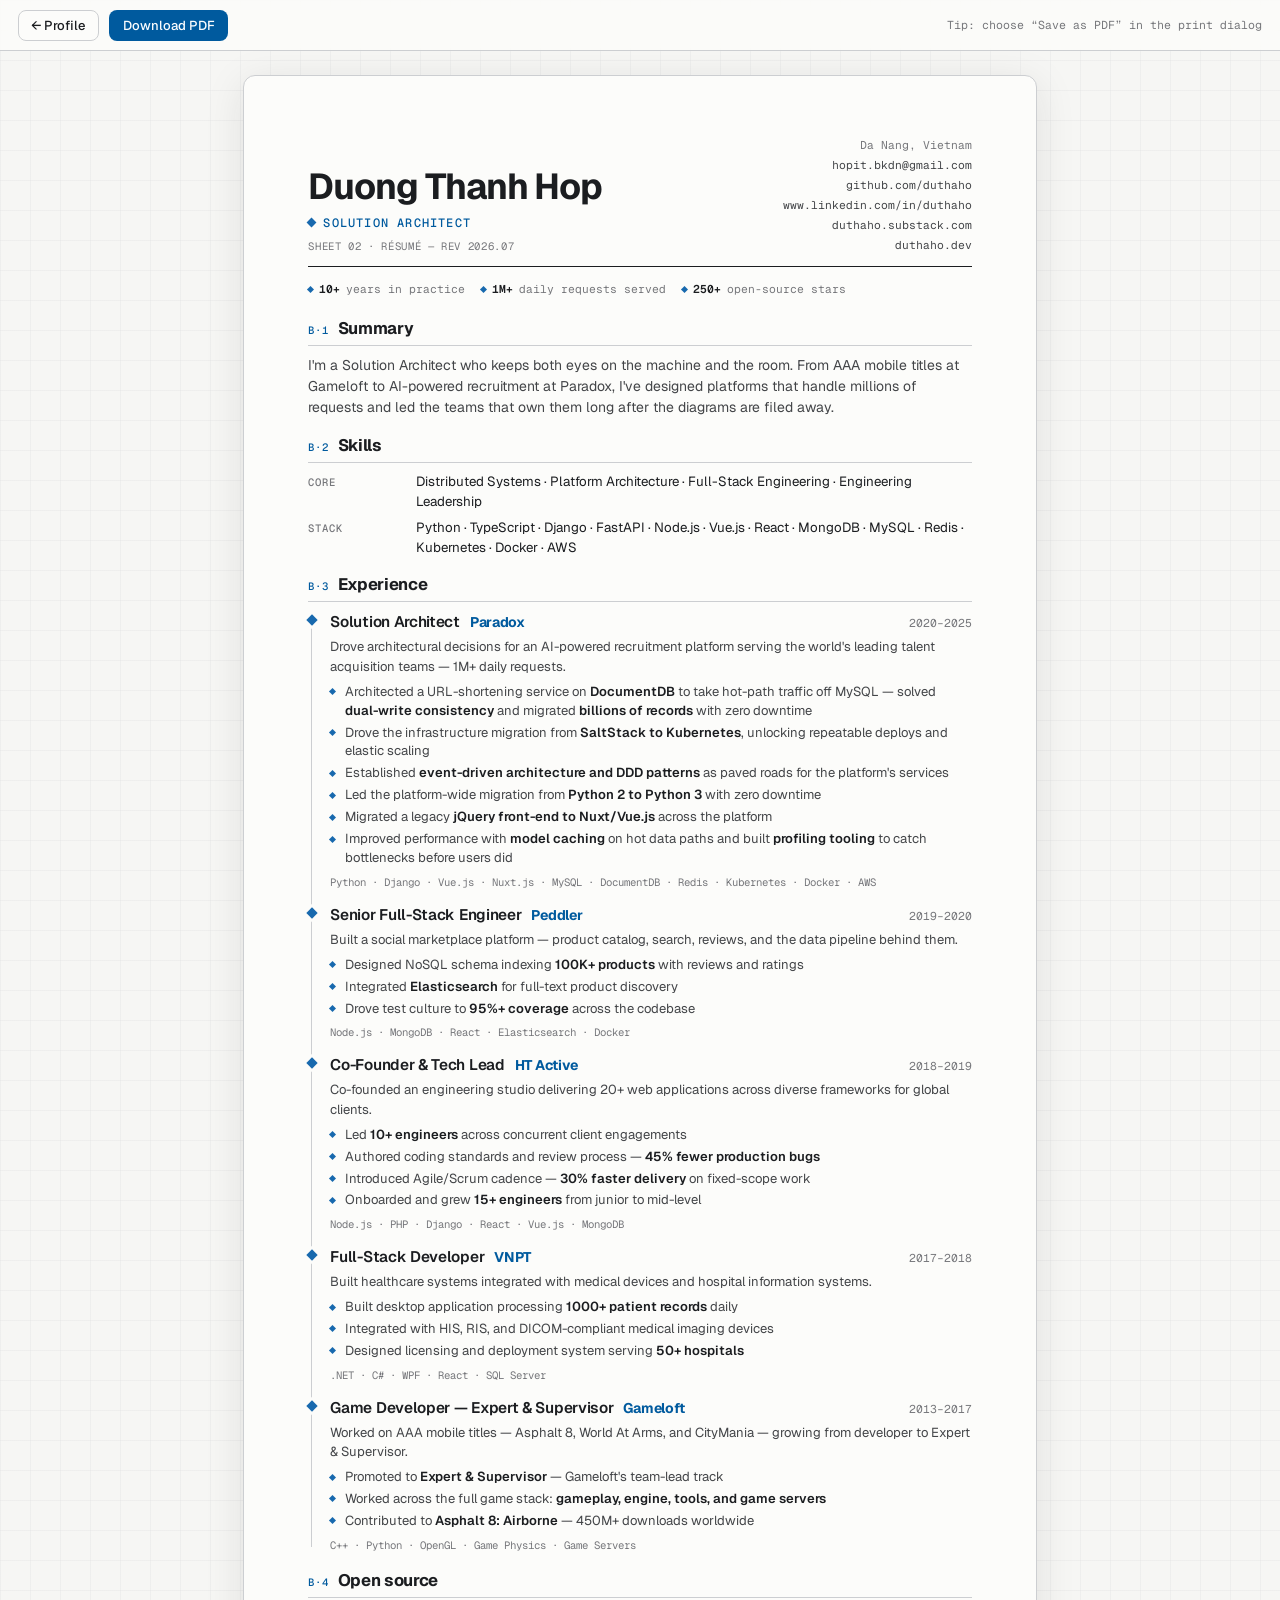
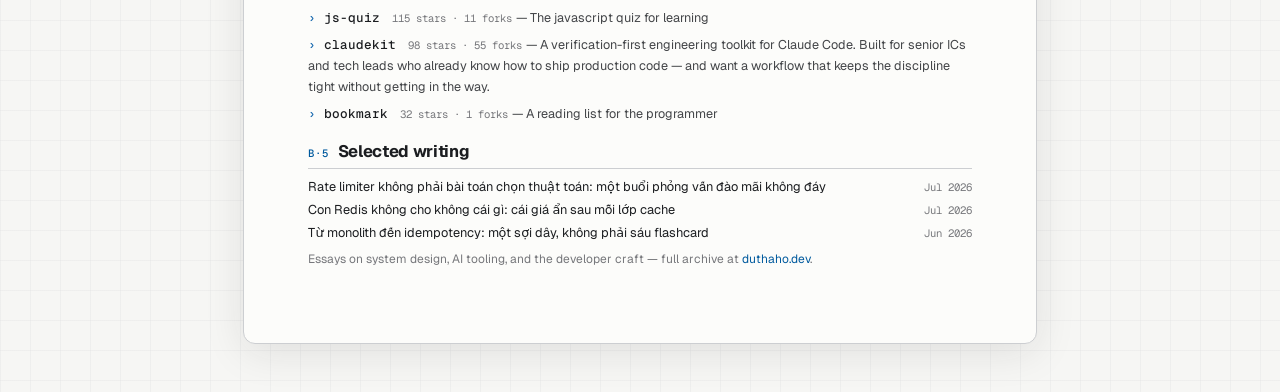
==== commit a9c65de7: "Redesign about page as clean monochrome editorial letter Rework the about page into a single-column " ====
--- a/resume.html
+++ b/resume.html
@@ -8,7 +8,7 @@
     <link href="favicon.ico" rel="icon">
     <link rel="preconnect" href="https://fonts.googleapis.com">
     <link rel="preconnect" href="https://fonts.gstatic.com" crossorigin>
-    <link href="https://fonts.googleapis.com/css2?family=Archivo:wght@500;600;700&family=IBM+Plex+Sans:wght@400;500;600&family=IBM+Plex+Mono:wght@400;500&display=swap" rel="stylesheet">
+    <link href="https://fonts.googleapis.com/css2?family=Geist:wght@300;400;500;600;700&family=Geist+Mono:wght@400;500&display=swap" rel="stylesheet">
     <link rel="stylesheet" href="tokens.css">
     <style>
     /* Through-Line · Sheet 02 — the résumé, cut from the same drawing set as the
--- a/tokens.css
+++ b/tokens.css
@@ -1,54 +1,53 @@
-/* Through-Line tokens — an architect's schematic sheet.
-   Warm bone drafting paper · graphite ink · ONE minium (red-lead) signal that
-   traces the wire, the nodes, the marks. Every colour/font/space in styles.css
-   references these by name. */
+/* Monochrome Editorial tokens — a clean single-column architect's letter.
+   Near-white paper · near-black neutral ink · ONE restrained cool accent
+   used < 5% of any viewport. DNA studied from datht.com (public reference,
+   structure only — no copy, no imagery). Every colour/font/space in
+   styles.css references these by name. Token NAMES are shared with
+   resume.html; changing a name here changes it there. */
 
 :root {
-    /* ---- Colour: warm bone paper, warm graphite ink ---- */
-    --paper:      oklch(96.6% 0.006 92);    /* drafting sheet */
-    --paper-2:    oklch(94.2% 0.008 90);    /* title-block cell, panels */
-    --paper-3:    oklch(91.5% 0.010 88);    /* chips, deeper tint */
-    --ink:        oklch(24% 0.014 66);      /* headings, drawn lines */
-    --ink-2:      oklch(39% 0.013 62);      /* body */
-    --ink-3:      oklch(55% 0.011 60);      /* muted / annotation text */
-    --rule:       oklch(87% 0.008 82);      /* hairline */
-    --rule-2:     oklch(78% 0.012 78);      /* dimension line / spine */
+    /* ---- Colour: near-white paper, near-black neutral ink ---- */
+    --paper:      oklch(99% 0.002 100);   /* page */
+    --paper-2:    oklch(97.2% 0.003 100); /* cards, hover fill */
+    --paper-3:    oklch(94.6% 0.004 100); /* chips, deeper tint */
+    --ink:        oklch(23% 0.006 265);   /* headings */
+    --ink-2:      oklch(39% 0.006 265);   /* body */
+    --ink-3:      oklch(57% 0.006 265);   /* muted / labels / dates */
+    --rule:       oklch(91.5% 0.003 265); /* hairline */
+    --rule-2:     oklch(85% 0.005 265);   /* stronger divider */
 
-    /* one signal — minium red-lead, < 8% of any viewport */
-    --signal:      oklch(57% 0.185 36);     /* the wire, nodes, ticks, marks */
-    --signal-2:    oklch(50% 0.176 34);     /* links / AA text on paper */
-    --signal-deep: oklch(45% 0.165 33);     /* pressed / button hover */
-    --signal-ink:  oklch(97% 0.008 90);     /* text on signal fill */
-    --signal-soft: oklch(57% 0.185 36 / 0.12);
-    --focus:       oklch(57% 0.185 36);
-    --selection:   oklch(57% 0.185 36 / 0.18);
+    /* one restrained accent — cool ink-blue: links, focus, small marks (< 5%) */
+    --signal:      oklch(51% 0.132 250);
+    --signal-2:    oklch(46% 0.132 250);  /* AA link text on paper */
+    --signal-deep: oklch(40% 0.120 250);  /* pressed / hover-deep */
+    --signal-ink:  oklch(99% 0.003 250);  /* text on accent fill */
+    --signal-soft: oklch(51% 0.132 250 / 0.10);
+    --focus:       oklch(51% 0.132 250);
+    --selection:   oklch(51% 0.132 250 / 0.16);
 
-    /* shadows — warm ink, tokenised */
-    --shadow:      oklch(24% 0.014 66 / 0.18);
-    --shadow-weak: oklch(24% 0.014 66 / 0.06);
+    /* live status — availability dot only */
+    --live:      oklch(66% 0.16 150);
+    --live-soft: oklch(66% 0.16 150 / 0.18);
 
-    /* graphite — the one inverted "general notes" panel */
-    --graphite:     oklch(25% 0.014 68);
-    --graphite-2:   oklch(21% 0.014 68);
-    --graphite-ink: oklch(92% 0.007 86);
-    --graphite-mut: oklch(66% 0.011 80);
-    --graphite-rule:oklch(35% 0.013 68);
+    /* shadows — neutral ink, tokenised */
+    --shadow:      oklch(23% 0.006 265 / 0.10);
+    --shadow-weak: oklch(23% 0.006 265 / 0.05);
 
-    /* ---- Type ---- */
-    --font-display: "Archivo", system-ui, "Segoe UI", sans-serif;
-    --font-body:    "IBM Plex Sans", system-ui, "Segoe UI", sans-serif;
-    --font-mono:    "IBM Plex Mono", ui-monospace, "SF Mono", Menlo, monospace;
+    /* ---- Type — Geist superfamily, weight-split ---- */
+    --font-display: "Geist", system-ui, "Segoe UI", sans-serif;
+    --font-body:    "Geist", system-ui, "Segoe UI", sans-serif;
+    --font-mono:    "Geist Mono", ui-monospace, "SF Mono", Menlo, monospace;
 
     /* ---- Type scale ---- */
     --text-xs:   0.75rem;
     --text-sm:   0.8125rem;
     --text-base: 1rem;
     --text-md:   1.0625rem;
-    --text-lg:   1.25rem;
-    --text-xl:   1.5rem;
-    --text-2xl:  1.9375rem;
-    --text-display-s: clamp(2rem, 4vw + 0.5rem, 3rem);
-    --text-display:   clamp(2.6rem, 6vw + 0.5rem, 4.6rem);
+    --text-lg:   1.1875rem;
+    --text-xl:   1.4rem;
+    --text-2xl:  1.85rem;
+    --text-display-s: clamp(1.85rem, 3.5vw + 0.5rem, 2.6rem);
+    --text-display:   clamp(2.4rem, 5vw + 0.5rem, 3.85rem);
 
     /* ---- Spacing (4pt) ---- */
     --space-3xs: 0.25rem;
@@ -61,22 +60,21 @@
     --space-2xl: 4.5rem;
     --space-3xl: 7rem;
 
-    /* ---- Rail / spine geometry ---- */
-    --rail:      64px;      /* rail column width on desktop */
-    --flow-pad:  clamp(1.5rem, 3.5vw, 2.75rem);  /* gap from spine to content */
-    --node:      9px;       /* diamond node edge */
+    /* ---- Measure / layout ---- */
+    --measure:   42rem;                       /* single-column reading width */
+    --page-pad:  clamp(1.25rem, 5vw, 2.5rem); /* gutter */
 
-    /* ---- Radii — drawn with a set square, mostly sharp ---- */
-    --radius-control: 4px;
-    --radius-card:    3px;
-    --radius-chip:    2px;
+    /* ---- Radii — soft, minimal ---- */
+    --radius-control: 8px;
+    --radius-card:    12px;
+    --radius-chip:    999px;
 
     /* ---- Motion ---- */
     --ease-out:    cubic-bezier(0.16, 1, 0.3, 1);
     --ease-in-out: cubic-bezier(0.65, 0, 0.35, 1);
-    --dur-short:   200ms;
-    --dur-mid:     380ms;
-    --dur-reveal:  620ms;
+    --dur-short:   180ms;
+    --dur-mid:     340ms;
+    --dur-reveal:  560ms;
 
     /* ---- Z scale ---- */
     --z-nav:     50;
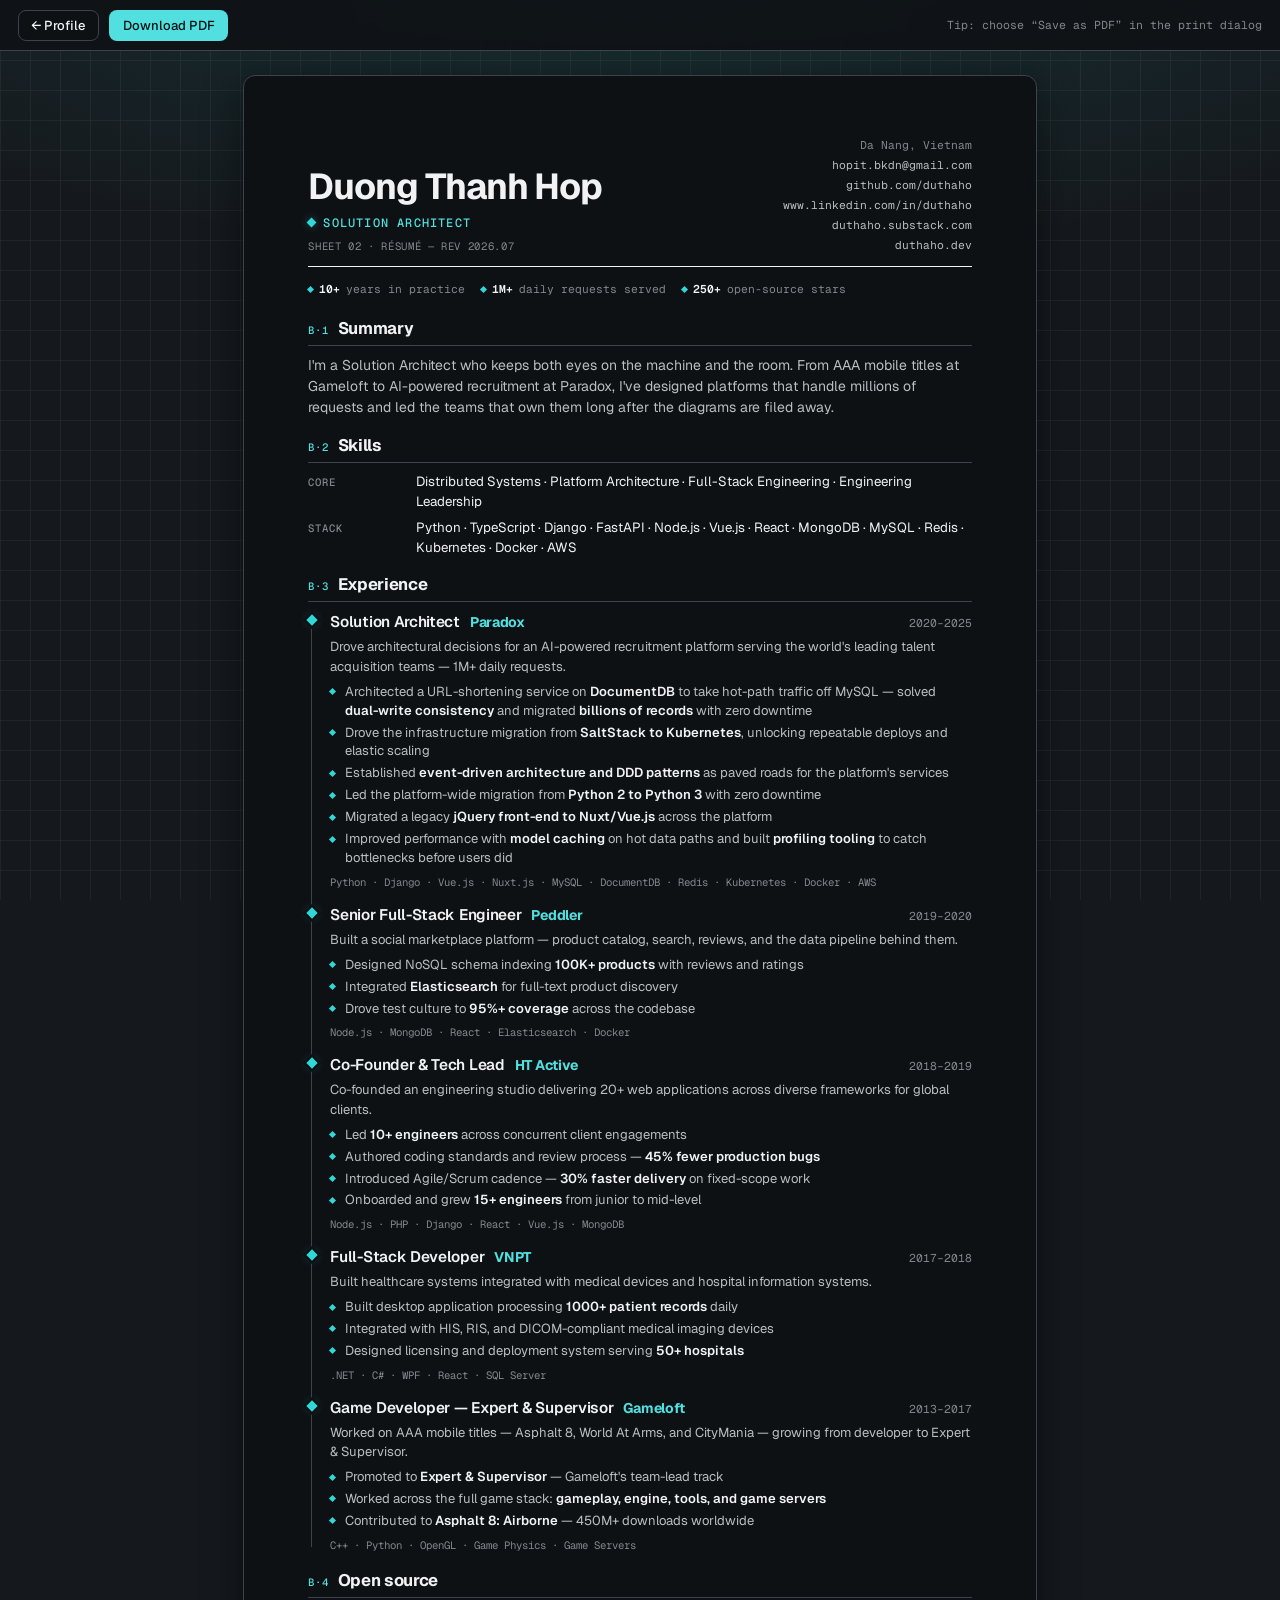
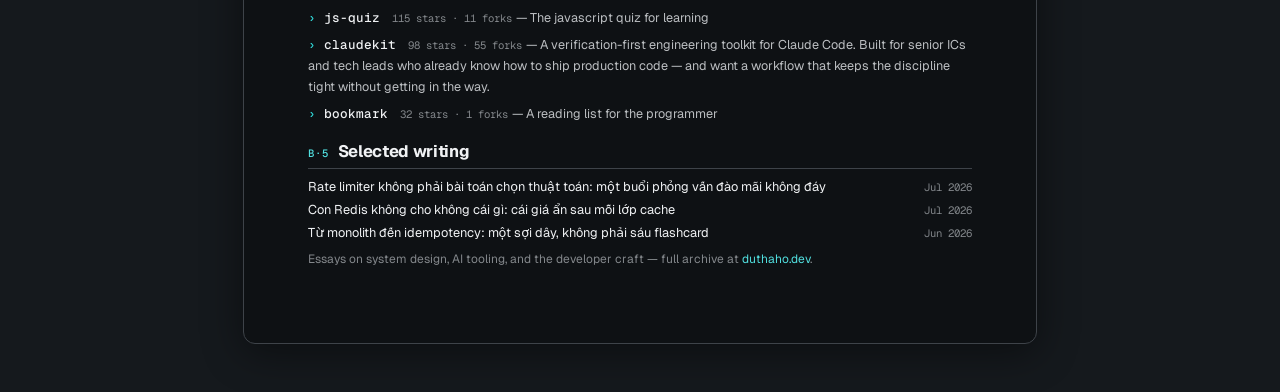
==== commit d795e187: "Redesign about & resume as dark technical terminal Shift from the Geist monochrome Letter to a near-" ====
--- a/resume.html
+++ b/resume.html
@@ -11,21 +11,25 @@
     <link href="https://fonts.googleapis.com/css2?family=Geist:wght@300;400;500;600;700&family=Geist+Mono:wght@400;500&display=swap" rel="stylesheet">
     <link rel="stylesheet" href="tokens.css">
     <style>
-    /* Through-Line · Sheet 02 — the résumé, cut from the same drawing set as the
-     * about page: warm bone paper, graphite ink, one minium signal, diamond nodes.
-     * Print-first (A4) and ATS-plain — every date/role/company is real text in
-     * source order; the rail, nodes and section codes are decorative only.
+    /* Console · Sheet 02 — the résumé, cut from the same drawing set as the
+     * about page: near-black paper, soft-white ink, one phosphor signal, diamond
+     * nodes with a quiet glow. Dark-technical on screen, but PRINT-FIRST (A4) and
+     * ATS-plain — the print palette flips to clean black-on-white and every
+     * date/role/company is real text in source order; the rail, nodes and
+     * section codes are decorative only.
      */
 
     * { box-sizing: border-box; }
     html, body { margin: 0; padding: 0; }
     body {
         background-color: var(--paper-2);
-        /* faint graph-paper backdrop — screen only, echoes the sheet */
+        /* faint console grid + phosphor vignette — screen only, echoes the sheet */
         background-image:
-            linear-gradient(to right, color-mix(in oklab, var(--rule) 40%, transparent) 1px, transparent 1px),
-            linear-gradient(to bottom, color-mix(in oklab, var(--rule) 40%, transparent) 1px, transparent 1px);
-        background-size: 30px 30px;
+            radial-gradient(120% 60% at 50% -8%, var(--glow-soft), transparent 62%),
+            linear-gradient(to right, color-mix(in oklab, var(--rule) 55%, transparent) 1px, transparent 1px),
+            linear-gradient(to bottom, color-mix(in oklab, var(--rule) 55%, transparent) 1px, transparent 1px);
+        background-size: auto, 30px 30px, 30px 30px;
+        background-attachment: fixed;
         font-family: var(--font-body);
         color: var(--ink-2);
         font-size: 10.5pt;
@@ -133,6 +137,7 @@
         width: 7px; height: 7px;
         transform: rotate(45deg);
         background: var(--signal);
+        box-shadow: 0 0 8px var(--glow);
         flex: none;
     }
     .head__sheet {
@@ -252,7 +257,7 @@
         height: 8px;
         transform: rotate(45deg);
         background: var(--signal);
-        box-shadow: 0 0 0 2.5px var(--paper);
+        box-shadow: 0 0 0 2.5px var(--paper), 0 0 9px var(--glow);
     }
     .job__head {
         display: flex;
@@ -358,10 +363,32 @@
         .toolbar .hint { display: none; }
     }
 
-    /* -------- Print -------- */
+    /* -------- Print — flip the whole token set to clean black-on-white ATS ink -------- */
     @page { size: A4; margin: 0; }
     @media print {
-        body { background: #fff; background-image: none; }
+        :root {
+            --paper:      #ffffff;
+            --paper-2:    #ffffff;
+            --paper-3:    #f4f4f5;
+            --ink:        #14161a;
+            --ink-2:      #33373d;
+            --ink-3:      #63676d;
+            --rule:       #dddfe3;
+            --rule-2:     #b9bcc2;
+            --signal:      #0e6e78;  /* printable teal — decorative diamonds */
+            --signal-2:    #0b5a63;  /* link text, dark enough to read on white */
+            --signal-deep: #094a52;
+            --signal-soft: rgba(14, 110, 120, 0.10);
+            --signal-line: rgba(14, 110, 120, 0.30);
+            --glow:        transparent;
+            --glow-soft:   transparent;
+            --shadow:      transparent;
+        }
+        body {
+            background: #fff;
+            background-image: none;
+            color: var(--ink-2);
+        }
         .toolbar { display: none; }
         .page {
             max-width: none;
--- a/tokens.css
+++ b/tokens.css
@@ -1,39 +1,45 @@
-/* Monochrome Editorial tokens — a clean single-column architect's letter.
-   Near-white paper · near-black neutral ink · ONE restrained cool accent
-   used < 5% of any viewport. DNA studied from datht.com (public reference,
-   structure only — no copy, no imagery). Every colour/font/space in
-   styles.css references these by name. Token NAMES are shared with
+/* Terminal · dark-technical tokens — a systems engineer's console.
+   Near-black cool paper · soft-white ink · ONE phosphor cyan-teal accent used
+   < 5% of any viewport (nodes, caret, focus, small marks, glow). Mono-forward:
+   labels, prompts, meta and stats are set in Geist Mono. Every colour/font/space
+   in styles.css references these by name. Token NAMES are shared with
    resume.html; changing a name here changes it there. */
 
 :root {
-    /* ---- Colour: near-white paper, near-black neutral ink ---- */
-    --paper:      oklch(99% 0.002 100);   /* page */
-    --paper-2:    oklch(97.2% 0.003 100); /* cards, hover fill */
-    --paper-3:    oklch(94.6% 0.004 100); /* chips, deeper tint */
-    --ink:        oklch(23% 0.006 265);   /* headings */
-    --ink-2:      oklch(39% 0.006 265);   /* body */
-    --ink-3:      oklch(57% 0.006 265);   /* muted / labels / dates */
-    --rule:       oklch(91.5% 0.003 265); /* hairline */
-    --rule-2:     oklch(85% 0.005 265);   /* stronger divider */
+    /* ---- Colour: near-black cool paper, soft-white ink ---- */
+    --paper:      oklch(17.5% 0.008 255);  /* page / console */
+    --paper-2:    oklch(21% 0.010 255);    /* cards, panels */
+    --paper-3:    oklch(25.5% 0.012 255);  /* chips, hover fill, deeper tint */
+    --ink:        oklch(96% 0.004 250);    /* headings — soft white */
+    --ink-2:      oklch(80% 0.006 250);    /* body */
+    --ink-3:      oklch(62% 0.008 250);    /* muted / labels / dates */
+    --rule:       oklch(30% 0.010 255);    /* hairline */
+    --rule-2:     oklch(38% 0.012 255);    /* stronger divider */
 
-    /* one restrained accent — cool ink-blue: links, focus, small marks (< 5%) */
-    --signal:      oklch(51% 0.132 250);
-    --signal-2:    oklch(46% 0.132 250);  /* AA link text on paper */
-    --signal-deep: oklch(40% 0.120 250);  /* pressed / hover-deep */
-    --signal-ink:  oklch(99% 0.003 250);  /* text on accent fill */
-    --signal-soft: oklch(51% 0.132 250 / 0.10);
-    --focus:       oklch(51% 0.132 250);
-    --selection:   oklch(51% 0.132 250 / 0.16);
+    /* one restrained accent — phosphor cyan-teal: links, focus, nodes, marks (< 5%) */
+    --signal:      oklch(80% 0.128 195);   /* bright mark / node / caret */
+    --signal-2:    oklch(83% 0.120 195);   /* AA link text on dark paper */
+    --signal-deep: oklch(70% 0.120 195);   /* pressed / hover-deep */
+    --signal-ink:  oklch(18% 0.020 195);   /* text on accent fill */
+    --signal-soft: oklch(80% 0.128 195 / 0.12);
+    --signal-line: oklch(80% 0.128 195 / 0.35);
+    --glow:        oklch(80% 0.128 195 / 0.35); /* phosphor bloom around marks */
+    --glow-soft:   oklch(80% 0.128 195 / 0.14);
+    --focus:       oklch(83% 0.120 195);
+    --selection:   oklch(80% 0.128 195 / 0.22);
 
     /* live status — availability dot only */
-    --live:      oklch(66% 0.16 150);
-    --live-soft: oklch(66% 0.16 150 / 0.18);
+    --live:      oklch(78% 0.17 150);
+    --live-soft: oklch(78% 0.17 150 / 0.22);
 
-    /* shadows — neutral ink, tokenised */
-    --shadow:      oklch(23% 0.006 265 / 0.10);
-    --shadow-weak: oklch(23% 0.006 265 / 0.05);
+    /* faint console grid — screen only */
+    --grid:      oklch(100% 0 0 / 0.028);
 
-    /* ---- Type — Geist superfamily, weight-split ---- */
+    /* shadows — pure black, tokenised (dark UI reads depth by black, not ink) */
+    --shadow:      oklch(0% 0 0 / 0.45);
+    --shadow-weak: oklch(0% 0 0 / 0.28);
+
+    /* ---- Type — Geist superfamily, mono-forward ---- */
     --font-display: "Geist", system-ui, "Segoe UI", sans-serif;
     --font-body:    "Geist", system-ui, "Segoe UI", sans-serif;
     --font-mono:    "Geist Mono", ui-monospace, "SF Mono", Menlo, monospace;
@@ -80,3 +86,31 @@
     --z-nav:     50;
     --z-overlay: 80;
 }
+
+/* honour a user who explicitly asks for a light UI: flip to the archival
+   light palette (same token names) so nothing downstream needs to change. */
+@media (prefers-color-scheme: light) {
+    :root.auto-theme {
+        --paper:      oklch(99% 0.002 100);
+        --paper-2:    oklch(97.2% 0.003 100);
+        --paper-3:    oklch(94.6% 0.004 100);
+        --ink:        oklch(23% 0.006 265);
+        --ink-2:      oklch(39% 0.006 265);
+        --ink-3:      oklch(57% 0.006 265);
+        --rule:       oklch(91.5% 0.003 265);
+        --rule-2:     oklch(85% 0.005 265);
+        --signal:      oklch(55% 0.132 220);
+        --signal-2:    oklch(48% 0.132 220);
+        --signal-deep: oklch(42% 0.120 220);
+        --signal-ink:  oklch(99% 0.003 220);
+        --signal-soft: oklch(55% 0.132 220 / 0.10);
+        --signal-line: oklch(55% 0.132 220 / 0.30);
+        --glow:        oklch(55% 0.132 220 / 0.16);
+        --glow-soft:   oklch(55% 0.132 220 / 0.08);
+        --focus:       oklch(55% 0.132 220);
+        --selection:   oklch(55% 0.132 220 / 0.16);
+        --grid:        oklch(0% 0 0 / 0.03);
+        --shadow:      oklch(23% 0.006 265 / 0.10);
+        --shadow-weak: oklch(23% 0.006 265 / 0.05);
+    }
+}
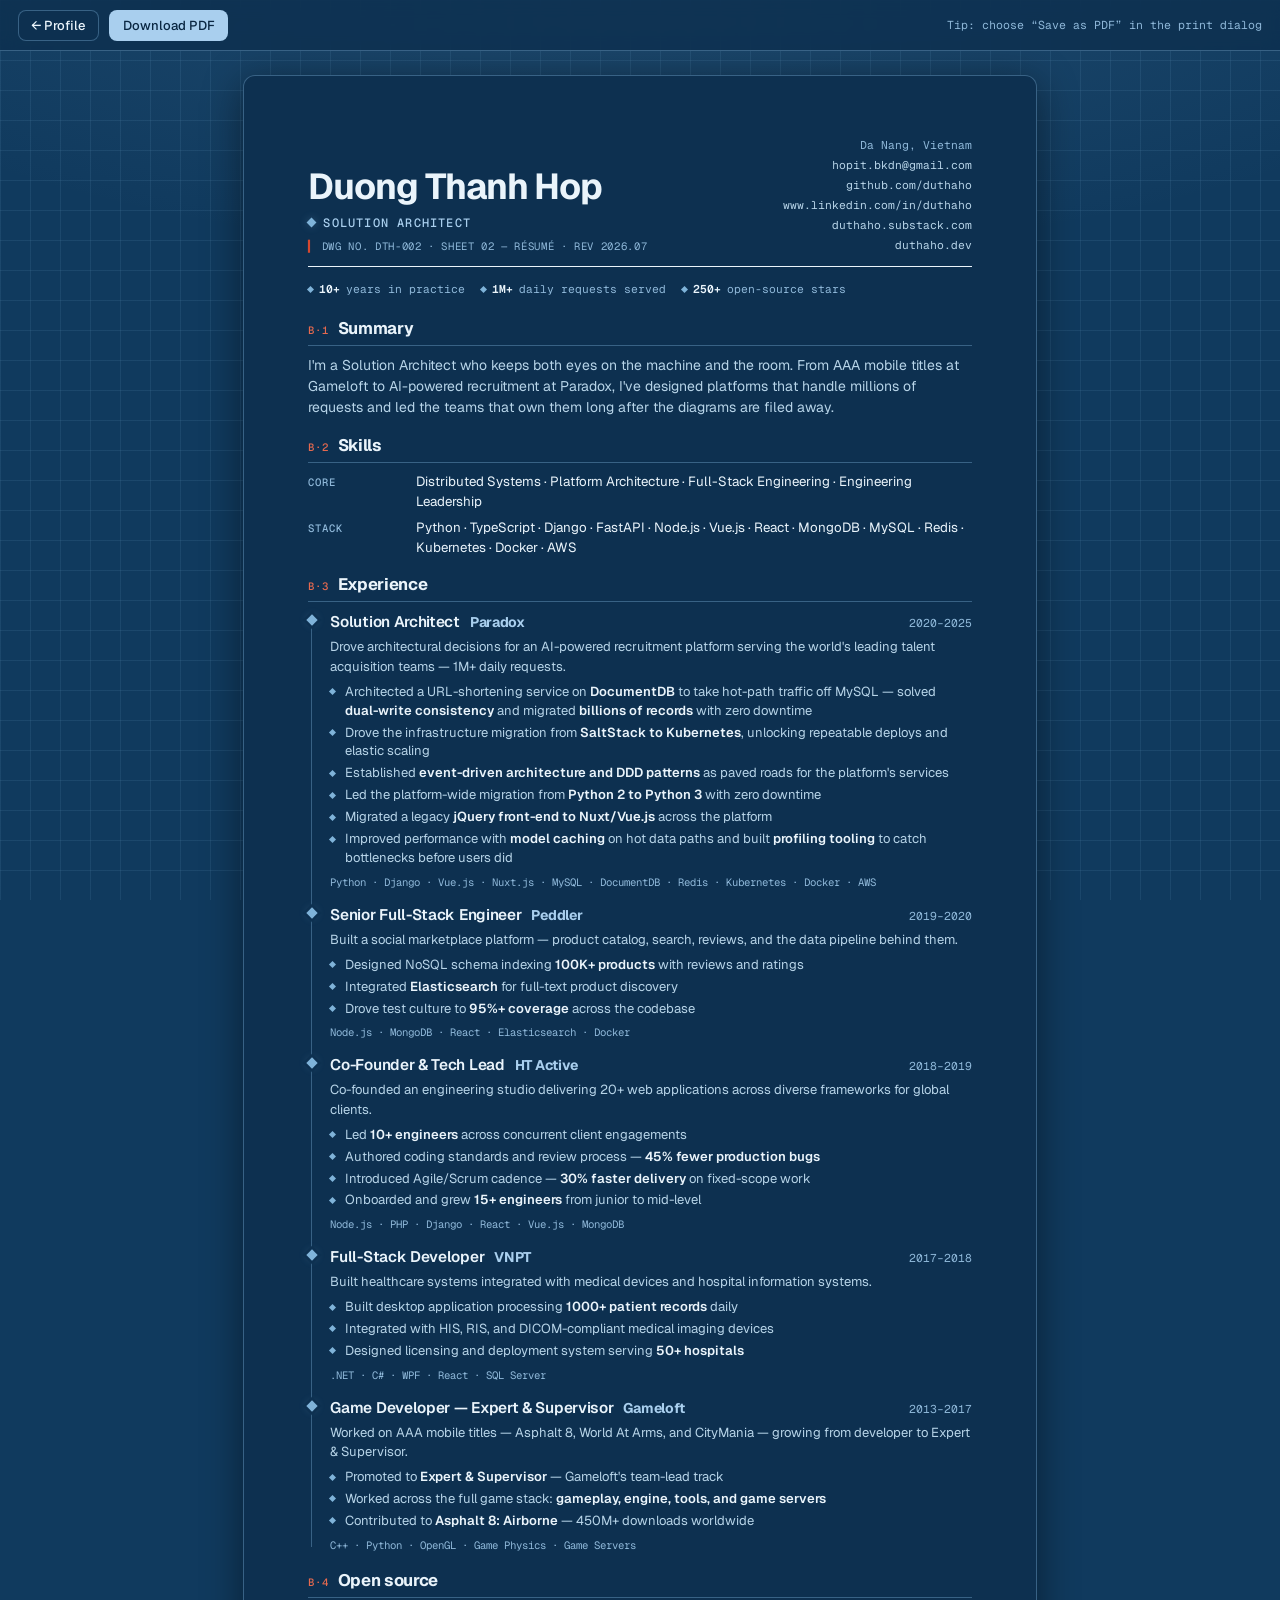
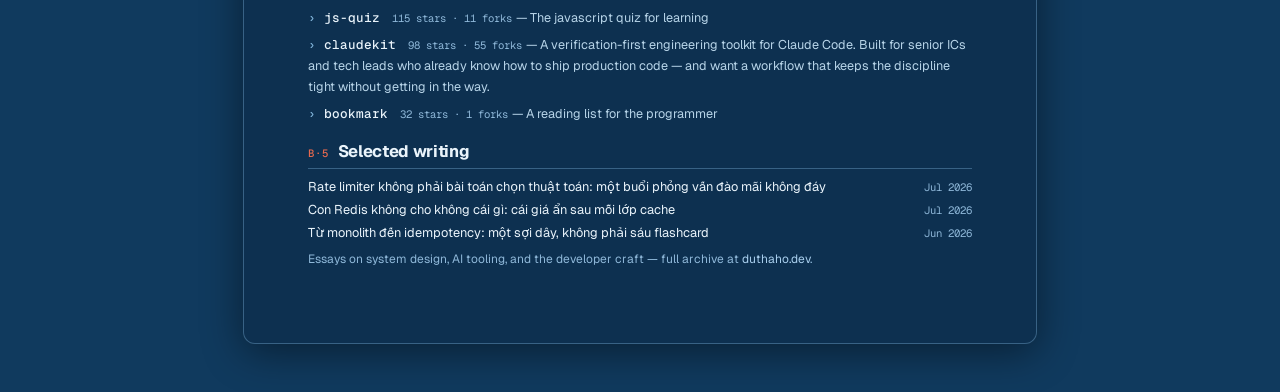
==== commit 62805c0b: "Redesign about + resume in blueprint 'as-built' terminal style" ====
--- a/resume.html
+++ b/resume.html
@@ -11,12 +11,12 @@
     <link href="https://fonts.googleapis.com/css2?family=Geist:wght@300;400;500;600;700&family=Geist+Mono:wght@400;500&display=swap" rel="stylesheet">
     <link rel="stylesheet" href="tokens.css">
     <style>
-    /* Console · Sheet 02 — the résumé, cut from the same drawing set as the
-     * about page: near-black paper, soft-white ink, one phosphor signal, diamond
-     * nodes with a quiet glow. Dark-technical on screen, but PRINT-FIRST (A4) and
-     * ATS-plain — the print palette flips to clean black-on-white and every
-     * date/role/company is real text in source order; the rail, nodes and
-     * section codes are decorative only.
+    /* Blueprint · Sheet 02 (DWG DTH-002) — the résumé, cut from the same drawing
+     * set as the about page and the GitHub card: blueprint-blue paper, bright ink,
+     * vermilion registration codes, diamond nodes. Blueprint on screen, but
+     * PRINT-FIRST (A4) and ATS-plain — the print palette flips to clean
+     * black-on-white and every date/role/company is real text in source order;
+     * the rail, nodes and section codes are decorative only.
      */
 
     * { box-sizing: border-box; }
@@ -148,6 +148,7 @@
         color: var(--ink-3);
         margin: 0;
     }
+    .head__sheet::before { content: "▎"; color: var(--mark); margin-right: 0.45em; }
     .head__contact {
         text-align: right;
         font-family: var(--font-mono);
@@ -207,7 +208,7 @@
         font-size: 8pt;
         font-weight: 500;
         letter-spacing: 0.08em;
-        color: var(--signal-2);
+        color: var(--mark-2);
         flex: none;
     }
 
@@ -383,6 +384,12 @@
             --glow:        transparent;
             --glow-soft:   transparent;
             --shadow:      transparent;
+            /* section codes / ticks: keep dark for ATS, not vermilion */
+            --mark:        #14161a;
+            --mark-2:      #14161a;
+            --mark-soft:   rgba(20, 22, 26, 0.08);
+            --mark-line:   #b9bcc2;
+            --leader:      #c9ccd1;
         }
         body {
             background: #fff;
@@ -496,7 +503,7 @@
                     <div>
                         <h1 class="head__name">${escapeHTML(personal.name)}</h1>
                         <p class="head__role">${escapeHTML(personal.title)}</p>
-                        <p class="head__sheet">Sheet 02 · Résumé — rev ${escapeHTML(rev)}</p>
+                        <p class="head__sheet">DWG NO. DTH-002 · Sheet 02 — Résumé · REV ${escapeHTML(rev)}</p>
                     </div>
                     <p class="head__contact">${contact}</p>
                 </header>
--- a/tokens.css
+++ b/tokens.css
@@ -1,39 +1,51 @@
-/* Terminal · dark-technical tokens — a systems engineer's console.
-   Near-black cool paper · soft-white ink · ONE phosphor cyan-teal accent used
-   < 5% of any viewport (nodes, caret, focus, small marks, glow). Mono-forward:
-   labels, prompts, meta and stats are set in Geist Mono. Every colour/font/space
-   in styles.css references these by name. Token NAMES are shared with
+/* Blueprint "as-built" tokens — matches the GitHub profile neofetch card.
+   Blueprint-blue paper · bright cyan-blue ink · a bright-blue interactive accent
+   (links, nodes, focus) · ONE vermilion registration accent used < 5% of any
+   viewport (DWG stamps, section codes, ticks, caret). Mono-forward: labels,
+   prompts, the fetch panel and stats are set in Geist Mono. Every colour/font/
+   space in styles.css references these by name. Token NAMES are shared with
    resume.html; changing a name here changes it there. */
 
 :root {
-    /* ---- Colour: near-black cool paper, soft-white ink ---- */
-    --paper:      oklch(17.5% 0.008 255);  /* page / console */
-    --paper-2:    oklch(21% 0.010 255);    /* cards, panels */
-    --paper-3:    oklch(25.5% 0.012 255);  /* chips, hover fill, deeper tint */
-    --ink:        oklch(96% 0.004 250);    /* headings — soft white */
-    --ink-2:      oklch(80% 0.006 250);    /* body */
-    --ink-3:      oklch(62% 0.008 250);    /* muted / labels / dates */
-    --rule:       oklch(30% 0.010 255);    /* hairline */
-    --rule-2:     oklch(38% 0.012 255);    /* stronger divider */
+    /* ---- Colour: blueprint "as-built" — matches the GitHub neofetch card ----
+       Blueprint-blue paper, bright cyan-blue ink, ONE vermilion registration
+       accent (stamps, section codes, ticks) used < 5% of any viewport. */
+    --paper:      #0d3050;  /* page / drawing field */
+    --paper-2:    #103a5e;  /* cards, panels */
+    --paper-3:    #16456e;  /* chips, hover fill, deeper tint */
+    --ink:        #eaf4fb;  /* headings — bright */
+    --ink-2:      #b7d4e8;  /* body */
+    --ink-3:      #8fb8d9;  /* muted / labels / dates */
+    --rule:       rgba(127, 179, 217, 0.20);  /* hairline */
+    --rule-2:     rgba(127, 179, 217, 0.38);  /* stronger divider */
 
-    /* one restrained accent — phosphor cyan-teal: links, focus, nodes, marks (< 5%) */
-    --signal:      oklch(80% 0.128 195);   /* bright mark / node / caret */
-    --signal-2:    oklch(83% 0.120 195);   /* AA link text on dark paper */
-    --signal-deep: oklch(70% 0.120 195);   /* pressed / hover-deep */
-    --signal-ink:  oklch(18% 0.020 195);   /* text on accent fill */
-    --signal-soft: oklch(80% 0.128 195 / 0.12);
-    --signal-line: oklch(80% 0.128 195 / 0.35);
-    --glow:        oklch(80% 0.128 195 / 0.35); /* phosphor bloom around marks */
-    --glow-soft:   oklch(80% 0.128 195 / 0.14);
-    --focus:       oklch(83% 0.120 195);
-    --selection:   oklch(80% 0.128 195 / 0.22);
+    /* interactive accent — bright cyan-blue: links, focus, nodes, marks */
+    --signal:      #7fb3d9;   /* bright mark / node */
+    --signal-2:    #a9cfee;   /* AA link text on blueprint paper */
+    --signal-deep: #6aa6d0;   /* pressed / hover-deep */
+    --signal-ink:  #0a2742;   /* text on accent fill */
+    --signal-soft: rgba(127, 179, 217, 0.14);
+    --signal-line: rgba(127, 179, 217, 0.40);
+    --glow:        rgba(127, 179, 217, 0.30); /* soft bloom around marks */
+    --glow-soft:   rgba(127, 179, 217, 0.14);
+    --focus:       #a9cfee;
+    --selection:   rgba(127, 179, 217, 0.24);
+
+    /* registration accent — vermilion: DWG stamps, section codes, caret (< 5%) */
+    --mark:      #d6482f;
+    --mark-2:    #e5694f;   /* small red text, kept legible on blueprint */
+    --mark-soft: rgba(214, 72, 47, 0.14);
+    --mark-line: rgba(214, 72, 47, 0.42);
+
+    /* dotted leader — the neofetch key·····value fill */
+    --leader:    rgba(143, 184, 217, 0.34);
 
     /* live status — availability dot only */
-    --live:      oklch(78% 0.17 150);
-    --live-soft: oklch(78% 0.17 150 / 0.22);
+    --live:      #37c26b;
+    --live-soft: rgba(55, 194, 107, 0.22);
 
-    /* faint console grid — screen only */
-    --grid:      oklch(100% 0 0 / 0.028);
+    /* faint blueprint grid — screen only */
+    --grid:      rgba(127, 179, 217, 0.09);
 
     /* shadows — pure black, tokenised (dark UI reads depth by black, not ink) */
     --shadow:      oklch(0% 0 0 / 0.45);
@@ -91,26 +103,31 @@
    light palette (same token names) so nothing downstream needs to change. */
 @media (prefers-color-scheme: light) {
     :root.auto-theme {
-        --paper:      oklch(99% 0.002 100);
-        --paper-2:    oklch(97.2% 0.003 100);
-        --paper-3:    oklch(94.6% 0.004 100);
-        --ink:        oklch(23% 0.006 265);
-        --ink-2:      oklch(39% 0.006 265);
-        --ink-3:      oklch(57% 0.006 265);
-        --rule:       oklch(91.5% 0.003 265);
-        --rule-2:     oklch(85% 0.005 265);
-        --signal:      oklch(55% 0.132 220);
-        --signal-2:    oklch(48% 0.132 220);
-        --signal-deep: oklch(42% 0.120 220);
-        --signal-ink:  oklch(99% 0.003 220);
-        --signal-soft: oklch(55% 0.132 220 / 0.10);
-        --signal-line: oklch(55% 0.132 220 / 0.30);
-        --glow:        oklch(55% 0.132 220 / 0.16);
-        --glow-soft:   oklch(55% 0.132 220 / 0.08);
-        --focus:       oklch(55% 0.132 220);
-        --selection:   oklch(55% 0.132 220 / 0.16);
-        --grid:        oklch(0% 0 0 / 0.03);
-        --shadow:      oklch(23% 0.006 265 / 0.10);
-        --shadow-weak: oklch(23% 0.006 265 / 0.05);
+        --paper:      #f4f7fb;  /* white drawing paper (cyanotype negative) */
+        --paper-2:    #ffffff;
+        --paper-3:    #e7eef7;
+        --ink:        #0d2b47;
+        --ink-2:      #2e5069;
+        --ink-3:      #5c7d97;
+        --rule:       rgba(13, 48, 80, 0.14);
+        --rule-2:     rgba(13, 48, 80, 0.26);
+        --signal:      #1e5fa8;
+        --signal-2:    #17538f;
+        --signal-deep: #113f6e;
+        --signal-ink:  #ffffff;
+        --signal-soft: rgba(30, 95, 168, 0.10);
+        --signal-line: rgba(30, 95, 168, 0.30);
+        --glow:        rgba(30, 95, 168, 0.14);
+        --glow-soft:   rgba(30, 95, 168, 0.07);
+        --focus:       #1e5fa8;
+        --selection:   rgba(30, 95, 168, 0.16);
+        --mark:        #c23a22;
+        --mark-2:      #a82f19;
+        --mark-soft:   rgba(194, 58, 34, 0.10);
+        --mark-line:   rgba(194, 58, 34, 0.32);
+        --leader:      rgba(13, 48, 80, 0.24);
+        --grid:        rgba(13, 48, 80, 0.05);
+        --shadow:      rgba(13, 43, 71, 0.12);
+        --shadow-weak: rgba(13, 43, 71, 0.06);
     }
 }
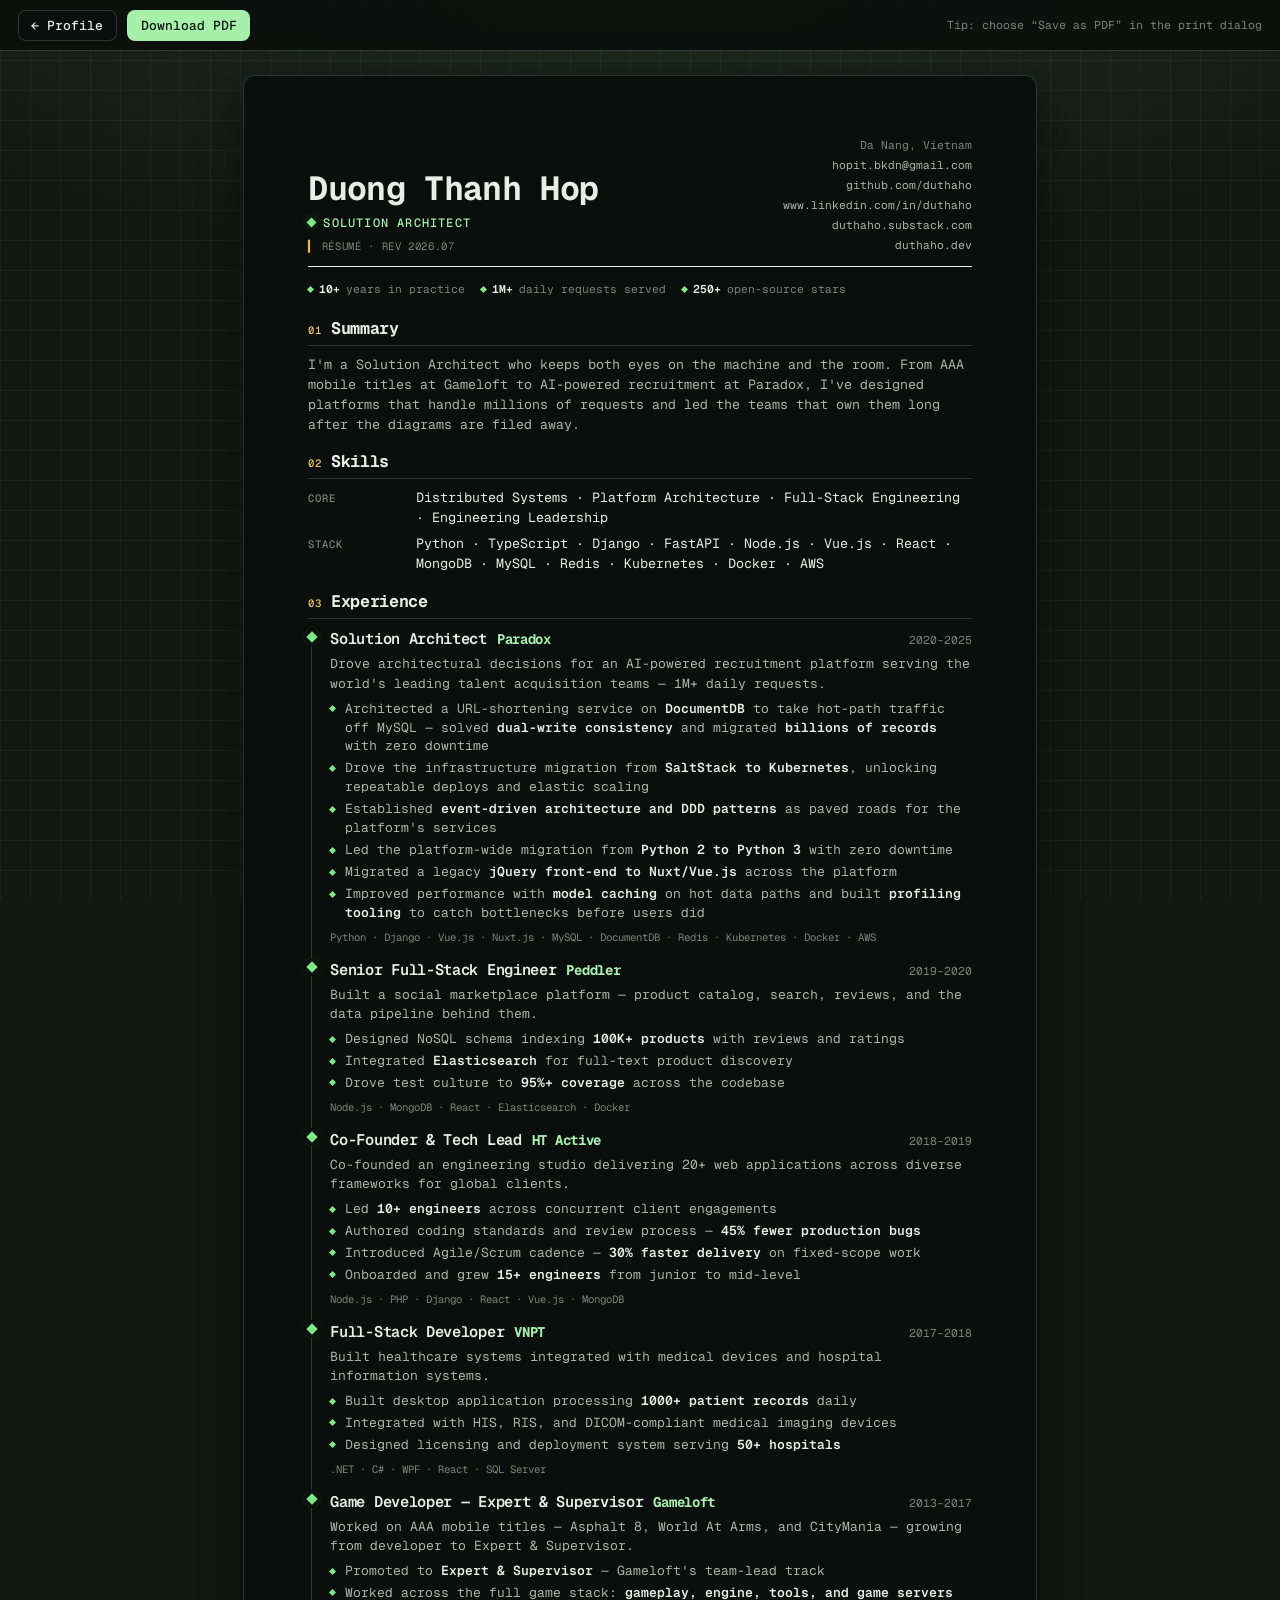
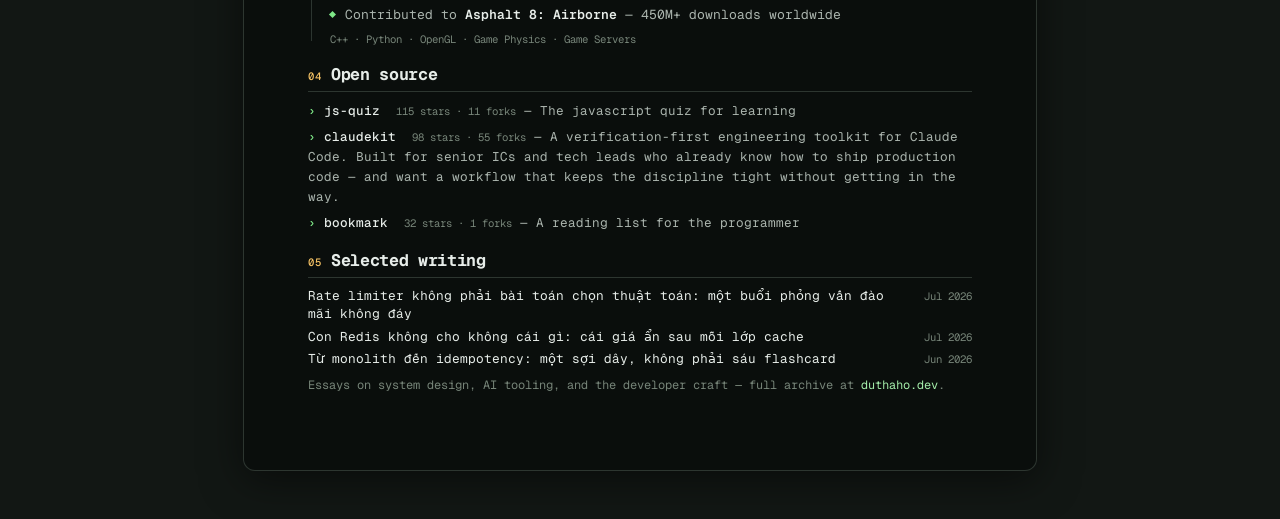
==== commit 4356627d: "Reskin about and résumé to release.bar terminal theme" ====
--- a/resume.html
+++ b/resume.html
@@ -8,12 +8,12 @@
     <link href="favicon.ico" rel="icon">
     <link rel="preconnect" href="https://fonts.googleapis.com">
     <link rel="preconnect" href="https://fonts.gstatic.com" crossorigin>
-    <link href="https://fonts.googleapis.com/css2?family=Geist:wght@300;400;500;600;700&family=Geist+Mono:wght@400;500&display=swap" rel="stylesheet">
+    <link href="https://fonts.googleapis.com/css2?family=Geist+Mono:wght@400;500;600;700&display=swap" rel="stylesheet">
     <link rel="stylesheet" href="tokens.css">
     <style>
-    /* Blueprint · Sheet 02 (DWG DTH-002) — the résumé, cut from the same drawing
-     * set as the about page and the GitHub card: blueprint-blue paper, bright ink,
-     * vermilion registration codes, diamond nodes. Blueprint on screen, but
+    /* release.bar terminal — the résumé, cut from the same token set as the
+     * about page and the GitHub card: near-black paper, phosphor-green nodes,
+     * amber section codes, Geist Mono throughout. Terminal on screen, but
      * PRINT-FIRST (A4) and ATS-plain — the print palette flips to clean
      * black-on-white and every date/role/company is real text in source order;
      * the rail, nodes and section codes are decorative only.
@@ -32,7 +32,7 @@
         background-attachment: fixed;
         font-family: var(--font-body);
         color: var(--ink-2);
-        font-size: 10.5pt;
+        font-size: 10pt;  /* mono runs wider than sans — trim a touch for A4 density */
         line-height: 1.5;
         -webkit-font-smoothing: antialiased;
         text-rendering: optimizeLegibility;
@@ -114,9 +114,9 @@
     .head__name {
         font-family: var(--font-display);
         font-weight: 700;
-        font-size: 27pt;
-        letter-spacing: -0.03em;
-        line-height: 1.0;
+        font-size: 25pt;
+        letter-spacing: -0.02em;  /* mono display — gentle tracking */
+        line-height: 1.02;
         color: var(--ink);
         margin: 0 0 6px;
     }
@@ -203,7 +203,7 @@
         break-after: avoid;
     }
     .sec__title::before {
-        content: "B·" counter(sec);
+        content: counter(sec, decimal-leading-zero);
         font-family: var(--font-mono);
         font-size: 8pt;
         font-weight: 500;
@@ -376,11 +376,11 @@
             --ink-3:      #63676d;
             --rule:       #dddfe3;
             --rule-2:     #b9bcc2;
-            --signal:      #0e6e78;  /* printable teal — decorative diamonds */
-            --signal-2:    #0b5a63;  /* link text, dark enough to read on white */
-            --signal-deep: #094a52;
-            --signal-soft: rgba(14, 110, 120, 0.10);
-            --signal-line: rgba(14, 110, 120, 0.30);
+            --signal:      #1f8a3d;  /* printable green — decorative diamonds */
+            --signal-2:    #15682d;  /* link text, dark enough to read on white */
+            --signal-deep: #0f5223;
+            --signal-soft: rgba(31, 138, 61, 0.10);
+            --signal-line: rgba(31, 138, 61, 0.30);
             --glow:        transparent;
             --glow-soft:   transparent;
             --shadow:      transparent;
@@ -503,7 +503,7 @@
                     <div>
                         <h1 class="head__name">${escapeHTML(personal.name)}</h1>
                         <p class="head__role">${escapeHTML(personal.title)}</p>
-                        <p class="head__sheet">DWG NO. DTH-002 · Sheet 02 — Résumé · REV ${escapeHTML(rev)}</p>
+                        <p class="head__sheet">Résumé · REV ${escapeHTML(rev)}</p>
                     </div>
                     <p class="head__contact">${contact}</p>
                 </header>
--- a/tokens.css
+++ b/tokens.css
@@ -1,71 +1,75 @@
-/* Blueprint "as-built" tokens — matches the GitHub profile neofetch card.
-   Blueprint-blue paper · bright cyan-blue ink · a bright-blue interactive accent
-   (links, nodes, focus) · ONE vermilion registration accent used < 5% of any
-   viewport (DWG stamps, section codes, ticks, caret). Mono-forward: labels,
-   prompts, the fetch panel and stats are set in Geist Mono. Every colour/font/
-   space in styles.css references these by name. Token NAMES are shared with
+/* release.bar "terminal" tokens — studied DNA from release.bar/steipete.
+   Near-black paper with a faint green cast · phosphor-green primary ink
+   (numbers, links, nodes, status) · ONE amber registration accent used
+   < 5% of any viewport (ticks, caret, section codes) · a cool blue kept
+   in reserve for numeric variety (stats/languages). Mono-forward: the
+   whole set is Geist Mono — display, body, and labels — the way release.bar
+   sets everything in one monospace face. Every colour/font/space in
+   styles.css references these by name. Token NAMES are shared with
    resume.html; changing a name here changes it there. */
 
 :root {
-    /* ---- Colour: blueprint "as-built" — matches the GitHub neofetch card ----
-       Blueprint-blue paper, bright cyan-blue ink, ONE vermilion registration
-       accent (stamps, section codes, ticks) used < 5% of any viewport. */
-    --paper:      #0d3050;  /* page / drawing field */
-    --paper-2:    #103a5e;  /* cards, panels */
-    --paper-3:    #16456e;  /* chips, hover fill, deeper tint */
-    --ink:        #eaf4fb;  /* headings — bright */
-    --ink-2:      #b7d4e8;  /* body */
-    --ink-3:      #8fb8d9;  /* muted / labels / dates */
-    --rule:       rgba(127, 179, 217, 0.20);  /* hairline */
-    --rule-2:     rgba(127, 179, 217, 0.38);  /* stronger divider */
+    /* ---- Colour: release.bar terminal — near-black green-cast paper ---- */
+    --paper:      #0a0e0c;  /* page / console field */
+    --paper-2:    #121714;  /* cards, panels */
+    --paper-3:    #1b221e;  /* chips, hover fill, deeper tint */
+    --ink:        #e7ede9;  /* headings — bright */
+    --ink-2:      #aab4ad;  /* body */
+    --ink-3:      #778579;  /* muted / labels / dates */
+    --rule:       rgba(155, 178, 165, 0.12);  /* hairline */
+    --rule-2:     rgba(155, 178, 165, 0.24);  /* stronger divider */
 
-    /* interactive accent — bright cyan-blue: links, focus, nodes, marks */
-    --signal:      #7fb3d9;   /* bright mark / node */
-    --signal-2:    #a9cfee;   /* AA link text on blueprint paper */
-    --signal-deep: #6aa6d0;   /* pressed / hover-deep */
-    --signal-ink:  #0a2742;   /* text on accent fill */
-    --signal-soft: rgba(127, 179, 217, 0.14);
-    --signal-line: rgba(127, 179, 217, 0.40);
-    --glow:        rgba(127, 179, 217, 0.30); /* soft bloom around marks */
-    --glow-soft:   rgba(127, 179, 217, 0.14);
-    --focus:       #a9cfee;
-    --selection:   rgba(127, 179, 217, 0.24);
+    /* interactive accent — phosphor green: links, focus, nodes, numbers */
+    --signal:      #7ee787;   /* bright mark / node / KPI number */
+    --signal-2:    #a6f0ac;   /* AA link text on near-black paper */
+    --signal-deep: #64d873;   /* pressed / hover-deep */
+    --signal-ink:  #07130a;   /* text on green fill */
+    --signal-soft: rgba(126, 231, 135, 0.12);
+    --signal-line: rgba(126, 231, 135, 0.40);
+    --glow:        rgba(126, 231, 135, 0.30); /* soft bloom around marks */
+    --glow-soft:   rgba(126, 231, 135, 0.13);
+    --focus:       #a6f0ac;
+    --selection:   rgba(126, 231, 135, 0.24);
 
-    /* registration accent — vermilion: DWG stamps, section codes, caret (< 5%) */
-    --mark:      #d6482f;
-    --mark-2:    #e5694f;   /* small red text, kept legible on blueprint */
-    --mark-soft: rgba(214, 72, 47, 0.14);
-    --mark-line: rgba(214, 72, 47, 0.42);
+    /* registration accent — amber: ticks, caret, section codes (< 5%) */
+    --mark:      #f2b544;
+    --mark-2:    #f5c264;   /* small amber text, legible on near-black */
+    --mark-soft: rgba(242, 181, 68, 0.15);
+    --mark-line: rgba(242, 181, 68, 0.42);
+
+    /* reserve cool accent — blue: numeric variety (stats, star counts) */
+    --info:      #8ab4f8;
+    --info-soft: rgba(138, 180, 248, 0.14);
 
     /* dotted leader — the neofetch key·····value fill */
-    --leader:    rgba(143, 184, 217, 0.34);
+    --leader:    rgba(170, 190, 180, 0.30);
 
-    /* live status — availability dot only */
-    --live:      #37c26b;
-    --live-soft: rgba(55, 194, 107, 0.22);
+    /* live status — availability dot (green, same family as signal) */
+    --live:      #7ee787;
+    --live-soft: rgba(126, 231, 135, 0.22);
 
-    /* faint blueprint grid — screen only */
-    --grid:      rgba(127, 179, 217, 0.09);
+    /* faint console grid — screen only */
+    --grid:      rgba(155, 178, 165, 0.05);
 
     /* shadows — pure black, tokenised (dark UI reads depth by black, not ink) */
-    --shadow:      oklch(0% 0 0 / 0.45);
-    --shadow-weak: oklch(0% 0 0 / 0.28);
+    --shadow:      oklch(0% 0 0 / 0.50);
+    --shadow-weak: oklch(0% 0 0 / 0.30);
 
-    /* ---- Type — Geist superfamily, mono-forward ---- */
-    --font-display: "Geist", system-ui, "Segoe UI", sans-serif;
-    --font-body:    "Geist", system-ui, "Segoe UI", sans-serif;
+    /* ---- Type — Geist Mono throughout (single-font, terminal) ---- */
+    --font-display: "Geist Mono", ui-monospace, "SF Mono", Menlo, monospace;
+    --font-body:    "Geist Mono", ui-monospace, "SF Mono", Menlo, monospace;
     --font-mono:    "Geist Mono", ui-monospace, "SF Mono", Menlo, monospace;
 
     /* ---- Type scale ---- */
     --text-xs:   0.75rem;
     --text-sm:   0.8125rem;
-    --text-base: 1rem;
-    --text-md:   1.0625rem;
-    --text-lg:   1.1875rem;
-    --text-xl:   1.4rem;
-    --text-2xl:  1.85rem;
-    --text-display-s: clamp(1.85rem, 3.5vw + 0.5rem, 2.6rem);
-    --text-display:   clamp(2.4rem, 5vw + 0.5rem, 3.85rem);
+    --text-base: 0.9375rem;
+    --text-md:   1rem;
+    --text-lg:   1.125rem;
+    --text-xl:   1.35rem;
+    --text-2xl:  1.75rem;
+    --text-display-s: clamp(1.75rem, 3.4vw + 0.5rem, 2.5rem);
+    --text-display:   clamp(2.2rem, 4.6vw + 0.5rem, 3.5rem);
 
     /* ---- Spacing (4pt) ---- */
     --space-3xs: 0.25rem;
@@ -79,7 +83,7 @@
     --space-3xl: 7rem;
 
     /* ---- Measure / layout ---- */
-    --measure:   42rem;                       /* single-column reading width */
+    --measure:   44rem;                       /* single-column reading width */
     --page-pad:  clamp(1.25rem, 5vw, 2.5rem); /* gutter */
 
     /* ---- Radii — soft, minimal ---- */
@@ -99,35 +103,37 @@
     --z-overlay: 80;
 }
 
-/* honour a user who explicitly asks for a light UI: flip to the archival
-   light palette (same token names) so nothing downstream needs to change. */
+/* honour a user who explicitly asks for a light UI: flip to a light
+   terminal palette (same token names) so nothing downstream needs to change. */
 @media (prefers-color-scheme: light) {
     :root.auto-theme {
-        --paper:      #f4f7fb;  /* white drawing paper (cyanotype negative) */
+        --paper:      #f6f8f6;  /* near-white console paper */
         --paper-2:    #ffffff;
-        --paper-3:    #e7eef7;
-        --ink:        #0d2b47;
-        --ink-2:      #2e5069;
-        --ink-3:      #5c7d97;
-        --rule:       rgba(13, 48, 80, 0.14);
-        --rule-2:     rgba(13, 48, 80, 0.26);
-        --signal:      #1e5fa8;
-        --signal-2:    #17538f;
-        --signal-deep: #113f6e;
+        --paper-3:    #eef2ee;
+        --ink:        #14201a;
+        --ink-2:      #3b463f;
+        --ink-3:      #6b766f;
+        --rule:       rgba(20, 32, 26, 0.12);
+        --rule-2:     rgba(20, 32, 26, 0.24);
+        --signal:      #1f8a3d;
+        --signal-2:    #197233;
+        --signal-deep: #135c28;
         --signal-ink:  #ffffff;
-        --signal-soft: rgba(30, 95, 168, 0.10);
-        --signal-line: rgba(30, 95, 168, 0.30);
-        --glow:        rgba(30, 95, 168, 0.14);
-        --glow-soft:   rgba(30, 95, 168, 0.07);
-        --focus:       #1e5fa8;
-        --selection:   rgba(30, 95, 168, 0.16);
-        --mark:        #c23a22;
-        --mark-2:      #a82f19;
-        --mark-soft:   rgba(194, 58, 34, 0.10);
-        --mark-line:   rgba(194, 58, 34, 0.32);
-        --leader:      rgba(13, 48, 80, 0.24);
-        --grid:        rgba(13, 48, 80, 0.05);
-        --shadow:      rgba(13, 43, 71, 0.12);
-        --shadow-weak: rgba(13, 43, 71, 0.06);
+        --signal-soft: rgba(31, 138, 61, 0.10);
+        --signal-line: rgba(31, 138, 61, 0.30);
+        --glow:        rgba(31, 138, 61, 0.14);
+        --glow-soft:   rgba(31, 138, 61, 0.07);
+        --focus:       #1f8a3d;
+        --selection:   rgba(31, 138, 61, 0.16);
+        --mark:        #b9791a;
+        --mark-2:      #9c6413;
+        --mark-soft:   rgba(185, 121, 26, 0.12);
+        --mark-line:   rgba(185, 121, 26, 0.34);
+        --info:        #2f6fd6;
+        --info-soft:   rgba(47, 111, 214, 0.12);
+        --leader:      rgba(20, 32, 26, 0.24);
+        --grid:        rgba(20, 32, 26, 0.05);
+        --shadow:      rgba(20, 32, 26, 0.12);
+        --shadow-weak: rgba(20, 32, 26, 0.06);
     }
 }
